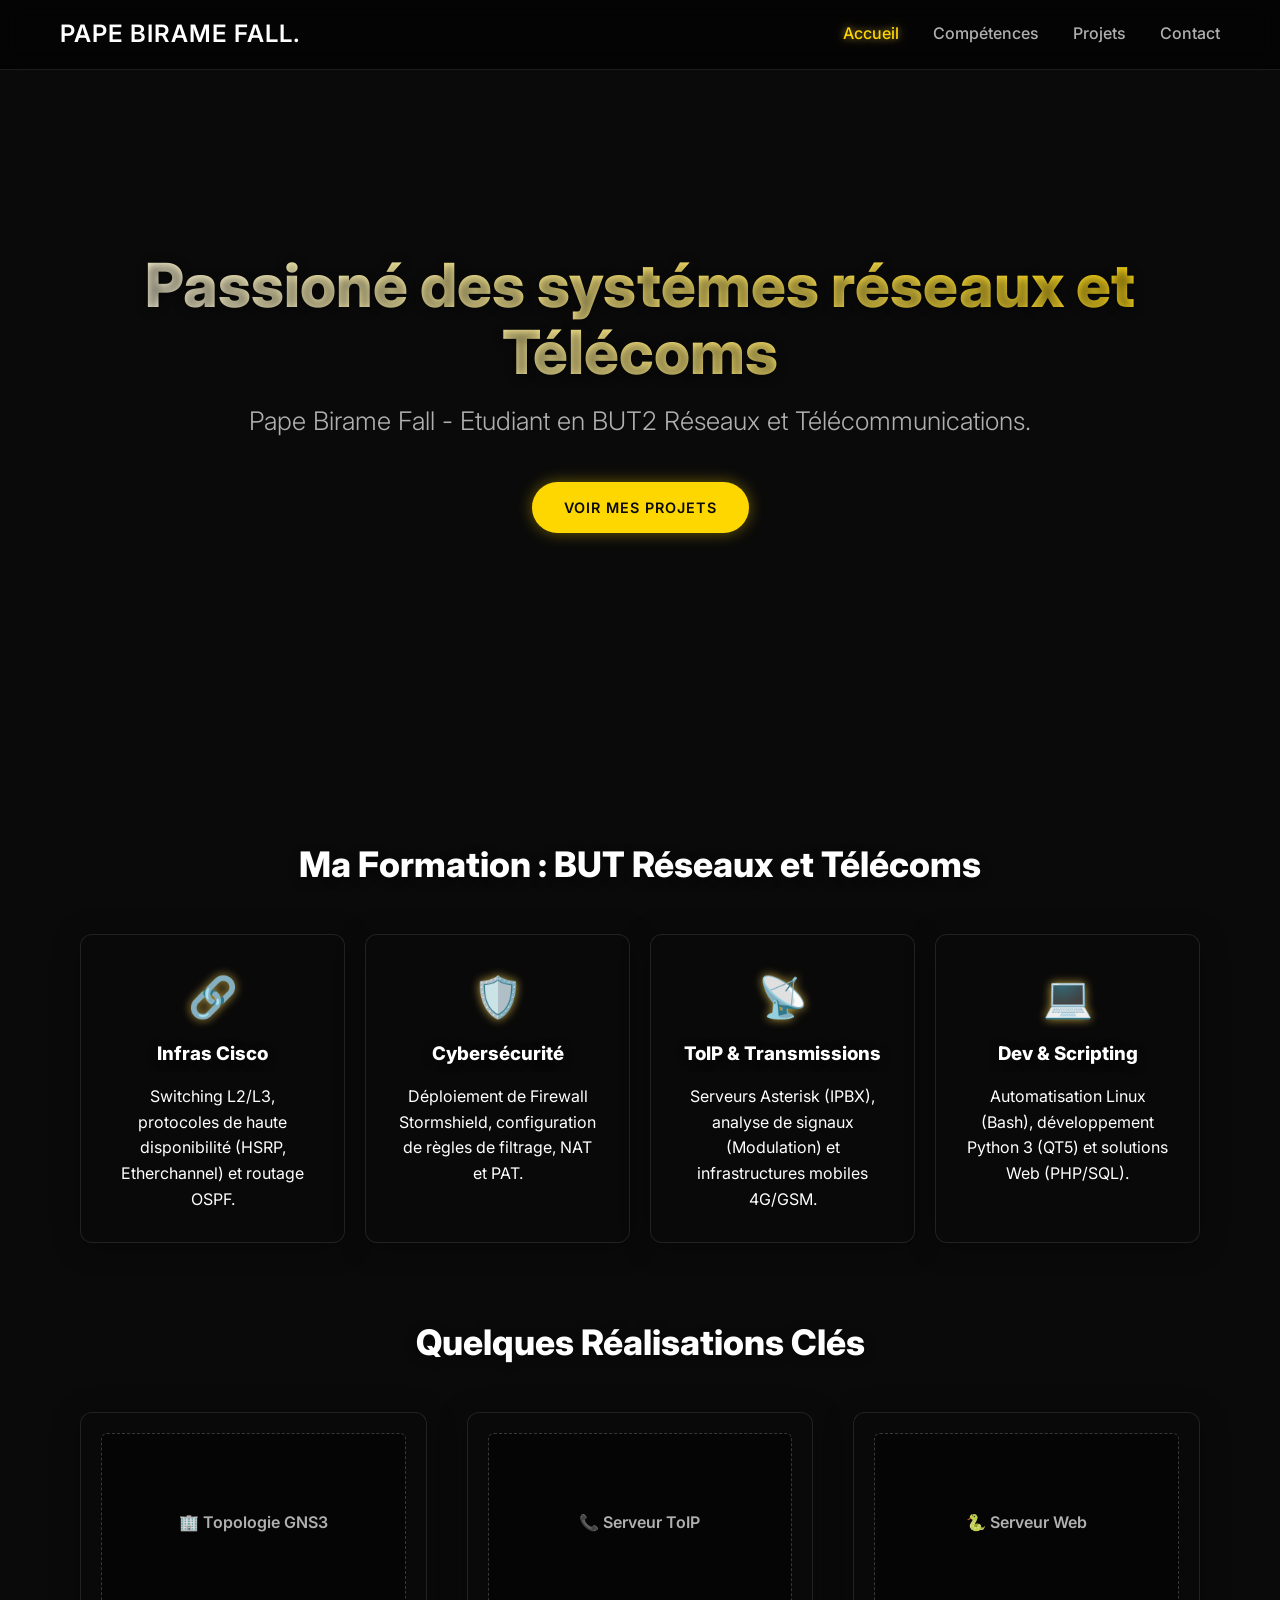
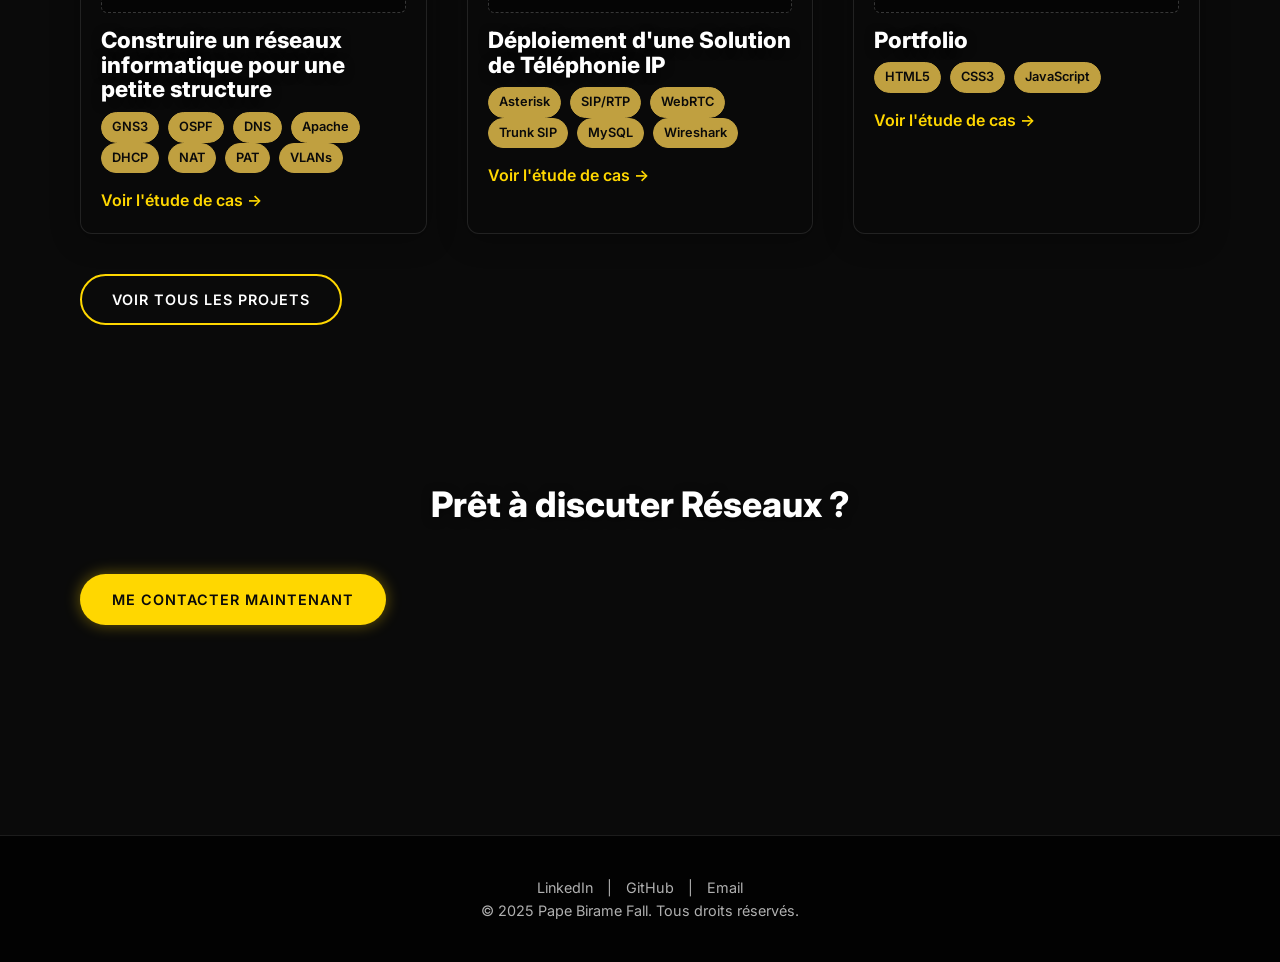
==== index.html @ d3c265fe "First commit: portfolio" ====
<!DOCTYPE html>
<html lang="fr">
<head>
    <meta charset="UTF-8">
    <meta name="viewport" content="width=device-width, initial-scale=1.0">
    <title>Accueil | Pape Birame Fall </title>
    <link rel="stylesheet" href="css/style.css">
    <link href="https://fonts.googleapis.com/css2?family=Inter:wght@300;600;800&display=swap" rel="stylesheet">
</head>
<body>

    <header class="header-fixed bg-light-transparent">
        <div class="container header-content">
            <a href="index.html" class="logo-text accent-color">Pape Birame Fall.</a>
            <nav class="nav-menu">
                <a href="index.html" class="nav-link active">Accueil</a>
                <a href="skills.html" class="nav-link">Compétences</a>
                <a href="projects.html" class="nav-link">Projets</a>
                <a href="contact.html" class="nav-link">Contact</a>
            </nav>
        </div>
    </header>

    <main>
        <section id="hero" class="hero-section">
            <div class="container">
                <h1 class="hero-title reveal-text">
                    Passioné des systémes réseaux et Télécoms
                </h1>
                <p class="hero-subtitle reveal-text delay-1">
                    Pape Birame Fall - Etudiant en BUT2 Réseaux et Télécommunications.
                </p>
                <a href="projects.html" class="btn btn-primary reveal-element delay-2 hover-effect">
                    Voir mes Projets
                </a>
            </div>
        </section>

        <section id="but-rt" class="but-rt-section scroll-reveal">
            <div class="container">
                <h2 class="section-title">Ma Formation : BUT Réseaux et Télécoms</h2>

<div class="carousel-container">
    <div class="carousel-item">
        <span class="icon">🔗</span>
        <h3 class="item-title">Infras Cisco</h3>
        <p class="item-description">
            Switching L2/L3, protocoles de haute disponibilité (HSRP, Etherchannel) et routage OSPF.
        </p>
    </div>

    <div class="carousel-item">
        <span class="icon">🛡️</span>
        <h3 class="item-title">Cybersécurité</h3>
        <p class="item-description">
            Déploiement de Firewall Stormshield, configuration de règles de filtrage, NAT et PAT.
        </p>
    </div>

     <div class="carousel-item">
        <span class="icon">📡</span>
        <h3 class="item-title">ToIP & Transmissions</h3>
        <p class="item-description">
            Serveurs Asterisk (IPBX), analyse de signaux (Modulation) et infrastructures mobiles 4G/GSM.
        </p>
    </div>

    <div class="carousel-item">
        <span class="icon">💻</span>
        <h3 class="item-title">Dev & Scripting</h3>
        <p class="item-description">
            Automatisation Linux (Bash), développement Python 3 (QT5) et solutions Web (PHP/SQL).
        </p>
    </div>
</div>

        <section id="projects-preview" class="projects-preview-section scroll-reveal">
            <div class="container">
                <h2 class="section-title">Quelques Réalisations Clés</h2>

 <div class="projects-grid">
    
    <article class="project-card hover-lift">
        <a href="case-study-projet-1.html" class="project-link">
            <div class="project-image-placeholder">
                🏢 Topologie GNS3
            </div>
            <h3 class="project-name">Construire un réseaux informatique pour une petite structure</h3>
            <p class="project-tags">
                <span class="tag-tech">GNS3</span>
                <span class="tag-tech">OSPF</span>
                <span class="tag-tech">DNS</span>
                <span class="tag-tech">Apache</span>
                <span class="tag-tech">DHCP</span>
                <span class="tag-tech">NAT</span>
                <span class="tag-tech">PAT</span>
                <span class="tag-tech">VLANs</span>
            </p>
            <span class="read-more">Voir l'étude de cas →</span>
        </a>
    </article>

    <article class="project-card hover-lift">
        <a href="case-study-projet-6.html" class="project-link">
            <div class="project-image-placeholder">
                📞 Serveur ToIP
            </div>
            <h3 class="project-name">Déploiement d'une Solution de Téléphonie IP</h3>
            <p class="project-tags">
                <span class="tag-tech">Asterisk</span>
                <span class="tag-tech">SIP/RTP</span>
                <span class="tag-tech">WebRTC</span>
                <span class="tag-tech">Trunk SIP</span>
                <span class="tag-tech">MySQL</span>
                <span class="tag-tech">Wireshark</span>
            </p>
            <span class="read-more">Voir l'étude de cas →</span>
        </a>
    </article>

    <article class="project-card hover-lift">
        <a href="case-study-projet-5.html" class="project-link">
            <div class="project-image-placeholder">
                🐍 Serveur Web
            </div>
            <h3 class="project-name">Portfolio</h3>
            <p class="project-tags">
                <span class="tag-tech">HTML5</span>
                <span class="tag-tech">CSS3</span>
                <span class="tag-tech">JavaScript</span>
            </p>
            <span class="read-more">Voir l'étude de cas →</span>
        </a>
    </article>

</div>
                <a href="projects.html" class="btn btn-secondary reveal-element hover-effect">
                    Voir Tous les Projets 
                </a>
            </div>
        </section>

        <section id="cta-contact" class="cta-section scroll-reveal">
            <div class="container">
                <h2 class="section-title">Prêt à discuter Réseaux ?</h2>
                <a href="contact.html" class="btn btn-primary btn-large hover-effect">
                    Me Contacter Maintenant
                </a>
            </div>
        </section>
    </main>

    <footer class="main-footer">
        <div class="container">
            <p class="footer-links">
                <a href="https://www.linkedin.com/public-profile/settings?trk=d_flagship3_profile_self_view_public_profile">LinkedIn</a> | <a href="https://github.com/pape-21">GitHub</a> | <a href="mailto:contact@birame-fall.fr">Email</a>
            </p>
            <p class="footer-copyright">
                © 2025 Pape Birame Fall. Tous droits réservés.
            </p>
        </div>
    </footer>

    <script src="js/animations.js"></script> 
</body>
</html>
---- css/style.css ----
/* --- 0. Variables de Base (Palette Gold + Black) --- */
:root {
    /* -------------------------------------- */
    /* COULEURS DE FOND ET TEXTE (Base Noire) */
    /* -------------------------------------- */
    --color-background-dark: #0A0A0A; /* Noir très profond pour le body */
    --color-background-light: #1A1A1A; /* Gris très foncé pour les sections alternées (bg-secondary) */
    --color-text-dark: #FFFFFF;      /* Texte principal : BLANC */
    --color-text-light: #B0B0B0;     /* Sous-titres : Gris clair argenté/métallique */

    /* -------------------------------------- */
    /* COULEURS D'ACCENTUATION (Or/Gold) */
    /* -------------------------------------- */
    --color-accent: #FFD700; /* Or Standard (Pure Gold) */
    --color-accent-subtle: #C0A040; /* Bronze/Or plus sombre pour les ombres/bordures/subtils */
    --color-accent-hover: #E0C000; /* Or légèrement plus sombre au survol */
    
    --font-sans: 'Inter', sans-serif;
    --transition-speed: 0.3s;
    
    /* Arrière-plan des blocs légèrement transparents (header, project-card) */
    --color-primary: rgba(10, 10, 10, 0.75); 
    /* Fond des éléments secondaires (sections alternées) */
    --color-secondary: var(--color-background-light); 
    
    /* Ombre brillante (Glow) Or */
    --shadow-light: 0 8px 32px 0 rgba(255, 215, 0, 0.15);
}

/* --- 1. Réinitialisation et Typographie --- */
* {
    box-sizing: border-box;
    margin: 0;
    padding: 0;
}

body {
    font-family: var(--font-sans);
    line-height: 1.6;
    color: var(--color-text-dark);
    min-height: 100vh;
    
    background-color: var(--color-background-dark); /* UTILISATION DU NOUVEAU NOIR PROFOND */
    background-size: cover;       
    background-position: center;  
    background-attachment: fixed; 
    background-repeat: no-repeat;
}

.container {
    max-width: 1200px;
    margin: 0 auto;
    padding: 0 20px;
}

.container-narrow {
    max-width: 800px;
    margin: 0 auto;
    padding: 0 20px;
}

.container-wide {
    max-width: 1000px;
    margin: 0 auto;
    padding: 0 20px;
}

/* Titres H1, H2, etc. */
h1, h2, h3 {
    font-weight: 800;
    line-height: 1.1;
    margin-bottom: 20px;
    color: var(--color-text-dark);
    text-shadow: 0 2px 10px rgba(0,0,0,0.5); 
}

/* --- 2. Header et Navigation (Style Verre) --- */
.header-fixed {
    position: fixed;
    top: 0;
    left: 0;
    width: 100%;
    z-index: 1000;
    
    /* Effet Verre */
    background-color: rgba(0, 0, 0, 0.6); 
    backdrop-filter: blur(10px);
    -webkit-backdrop-filter: blur(10px);
    border-bottom: 1px solid rgba(255, 255, 255, 0.1);
}

.header-content {
    display: flex;
    justify-content: space-between;
    align-items: center;
    padding: 15px 20px;
}

.logo-text {
    font-size: 1.5rem;
    font-weight: 600;
    text-decoration: none;
    color: var(--color-text-dark);
    text-transform: uppercase;
    letter-spacing: 1px;
}

.nav-link {
    text-decoration: none;
    color: var(--color-text-light);
    margin-left: 30px;
    transition: color var(--transition-speed);
    font-weight: 500;
}

.nav-link:hover, .nav-link.active {
    color: var(--color-accent); /* ACCENTUATION OR */
    text-shadow: 0 0 8px var(--color-accent-subtle); /* GLOW OR SUBTIL */
}

/* --- 3. Boutons (Call-to-Action) --- */
.btn {
    display: inline-block;
    padding: 12px 30px;
    border-radius: 50px; 
    text-decoration: none;
    font-weight: 600;
    text-align: center;
    transition: all var(--transition-speed);
    border: 2px solid transparent;
    text-transform: uppercase;
    font-size: 0.9rem;
    letter-spacing: 1px;
}

.btn-primary {
    background-color: var(--color-accent); /* FOND OR */
    color: var(--color-background-dark); /* TEXTE NOIR */
    box-shadow: 0 0 15px rgba(255, 215, 0, 0.4); /* GLOW OR */
}

.btn-primary:hover {
    background-color: var(--color-accent-hover); /* OR PLUS SOMBRE AU SURVOL */
    color: var(--color-background-dark); /* TEXTE NOIR */
    box-shadow: 0 0 25px rgba(255, 215, 0, 0.8); /* GLOW PLUS FORT */
    transform: translateY(-2px);
}

.btn-secondary {
    background-color: transparent;
    border-color: var(--color-accent); /* BORDURE OR */
    color: var(--color-text-dark);
}

.btn-secondary:hover {
    background-color: var(--color-accent); /* FOND OR */
    color: var(--color-background-dark); /* TEXTE NOIR */
}

/* --- 4. Section Héro --- */
.hero-section {
    min-height: 85vh;
    display: flex;
    align-items: center;
    padding-top: 100px;
    text-align: center;
}

.hero-title {
    font-size: 3.8rem;
    margin-bottom: 15px;
    font-weight: 800;
    background: -webkit-linear-gradient(45deg, #FFFFFF, var(--color-accent)); /* GRADIENT BLANC -> OR */
    -webkit-background-clip: text;
    -webkit-text-fill-color: transparent; 
}

.hero-subtitle {
    font-size: 1.6rem;
    color: var(--color-text-light);
    margin-bottom: 40px;
    font-weight: 300;
}

/* --- 5. Sections Générales (Style Verre) --- */
section {
    padding: 80px 0;
    background-color: transparent; 
}

.section-title, .page-title {
    text-align: center;
    font-size: 2.2rem;
    margin-bottom: 50px;
    color: var(--color-text-dark);
}

.page-description {
    text-align: center;
    font-size: 1.1rem;
    color: var(--color-text-light);
    margin-bottom: 50px;
}

/* --- 6. Éléments "Verre" (Cartes, Formulaires, Carrousel) --- */
.carousel-item, 
.project-card, 
.skill-category-block, 
.contact-card, 
.contact-form,
.soft-skill-card {
    background-color: var(--color-primary); 
    backdrop-filter: blur(10px);            
    -webkit-backdrop-filter: blur(10px);
    border: 1px solid rgba(255, 255, 255, 0.1); 
    border-radius: 12px;
    box-shadow: 0 4px 30px rgba(0, 0, 0, 0.3);
    transition: all var(--transition-speed);
}

/* --- 7. Carrousel R&T --- */
.carousel-container {
    display: flex;
    justify-content: space-around;
    gap: 20px;
    padding: 0 20px;
    text-align: center;
    flex-wrap: wrap;
}

.carousel-item {
    padding: 30px;
    flex: 1;
    min-width: 250px;
}

.carousel-item:hover {
    transform: translateY(-5px);
    border-color: var(--color-accent); /* BORDURE OR AU SURVOL */
    box-shadow: 0 0 20px rgba(255, 215, 0, 0.2); /* GLOW OR */
}

.icon {
    font-size: 2.5rem;
    color: var(--color-accent); /* COULEUR OR */
    display: block;
    margin-bottom: 15px;
    text-shadow: 0 0 10px var(--color-accent-subtle); /* GLOW OR SUBTIL */
}

/* --- 8. Cartes Projets --- */
.projects-grid, .projects-gallery .grid-layout {
    display: grid;
    grid-template-columns: repeat(auto-fit, minmax(320px, 1fr));
    gap: 40px;
    margin-bottom: 40px;
}

.project-card {
    overflow: hidden;
}

.project-link {
    text-decoration: none;
    color: var(--color-text-dark);
    display: block;
    padding: 20px;
}

.project-image-placeholder {
    height: 180px;
    background-color: rgba(0,0,0,0.3);
    margin-bottom: 15px;
    display: flex;
    align-items: center;
    justify-content: center;
    font-weight: 600;
    color: var(--color-text-light);
    border-radius: 6px;
    border: 1px dashed rgba(255,255,255,0.2);
}

.project-name {
    font-size: 1.4rem;
    margin-bottom: 5px;
    color: var(--color-text-dark);
}

.project-tags {
    margin-top: 10px;
}

.tag-tech {
    display: inline-block;
    font-size: 0.8rem;
    background-color: var(--color-accent-subtle); /* FOND BRONZE/OR SUBTIL */
    color: var(--color-background-dark); /* TEXTE NOIR POUR LE CONTRASTE */
    padding: 4px 10px;
    border-radius: 20px;
    margin-right: 5px;
    font-weight: 600;
    border: 1px solid var(--color-accent-subtle); /* BORDURE OR SUBTIL */
}

.read-more {
    display: block;
    margin-top: 15px;
    font-weight: 600;
    color: var(--color-accent); /* COULEUR OR */
}

.hover-lift:hover {
    transform: translateY(-8px) scale(1.02);
    border-color: var(--color-accent); /* BORDURE OR AU SURVOL */
}

/* --- 9. Filtres --- */
.filters-section {
    padding: 20px 0 50px;
    text-align: center;
}

.filter-buttons {
    display: inline-flex;
    gap: 10px;
    background-color: rgba(255,255,255,0.05);
    padding: 8px;
    border-radius: 50px;
    backdrop-filter: blur(5px);
}

.btn-filter {
    padding: 8px 20px;
    font-size: 0.9rem;
    cursor: pointer;
    border: none;
    background: transparent;
    color: var(--color-text-light);
    transition: all 0.3s;
    border-radius: 50px;
}

.btn-filter.active, .btn-filter:hover {
    background-color: var(--color-accent); /* FOND OR */
    color: var(--color-background-dark); /* TEXTE NOIR */
    box-shadow: 0 0 10px var(--color-accent-subtle); /* GLOW OR */
}

/* --- 10. Compétences (Skills) --- */
.skill-category-block {
    margin-bottom: 50px;
    padding: 30px;
    border-left: 5px solid var(--color-accent); /* BORDURE GAUCHE OR */
}

.category-title {
    font-size: 1.6rem;
    color: var(--color-text-dark);
    margin-bottom: 20px;
    font-weight: 600;
}

.skills-list {
    list-style: none;
    padding: 0;
    margin: 0;
    display: grid;
    /* Correction pour forcer 2 colonnes dans la liste de compétences */
    grid-template-columns: 1fr 1fr; 
    gap: 15px 40px; 
}

.skills-list li {
    padding: 5px 0;
    font-size: 1rem;
    color: var(--color-text-light);
    border-bottom: 1px solid rgba(255,255,255,0.05);
}

/* Rendre les compétences responsive pour le mobile */
@media (max-width: 768px) {
    .skills-list {
        grid-template-columns: 1fr;
    }
}


/* Soft Skills */
.soft-skills-grid {
    display: grid;
    grid-template-columns: repeat(auto-fit, minmax(250px, 1fr));
    gap: 30px;
    margin-top: 40px;
}

/* --- 11. Contact --- */
.grid-links {
    display: grid;
    grid-template-columns: repeat(auto-fit, minmax(220px, 1fr));
    gap: 30px;
    margin-top: 50px;
}

.contact-card {
    text-decoration: none;
    color: var(--color-text-dark);
    display: block;
    padding: 30px;
    text-align: center;
}

.card-icon {
    font-size: 2.5rem;
    display: block;
    margin-bottom: 10px;
    color: var(--color-accent); /* COULEUR OR */
}

/* Formulaire */
.contact-form {
    display: flex;
    flex-wrap: wrap;
    gap: 20px;
    margin-top: 30px;
    padding: 40px;
}

.form-group {
    flex: 1 1 48%;
}

.form-group.full-width {
    flex: 1 1 100%;
}

label {
    display: block;
    margin-bottom: 8px;
    font-weight: 600;
    font-size: 0.9rem;
    color: var(--color-text-dark);
}

input[type="text"], 
input[type="email"], 
textarea {
    width: 100%;
    padding: 12px;
    background-color: rgba(0,0,0,0.3); 
    border: 1px solid rgba(255,255,255,0.2);
    border-radius: 5px;
    font-family: var(--font-sans);
    font-size: 1rem;
    color: #FFF; 
    transition: border-color 0.3s;
}

input:focus, textarea:focus {
    border-color: var(--color-accent); /* BORDURE OR AU FOCUS */
    outline: none;
    box-shadow: 0 0 8px rgba(255, 215, 0, 0.3); /* GLOW OR AU FOCUS */
}

textarea {
    resize: vertical;
}

.btn-submit {
    width: 100%;
    font-size: 1.1rem;
    padding: 15px;
}

/* --- 12. Footer --- */
.main-footer {
    text-align: center;
    padding: 40px 0;
    background-color: rgba(0,0,0,0.8); 
    border-top: 1px solid rgba(255,255,255,0.1);
    font-size: 0.9rem;
    color: var(--color-text-light);
    margin-top: 50px;
}

.footer-links a {
    color: var(--color-text-light);
    text-decoration: none;
    margin: 0 10px;
}

.footer-links a:hover {
    color: var(--color-accent); /* COULEUR OR */
}

/* --- 13. Case Study Spécifique --- */
.study-visual {
    padding-top: 0;
    padding-bottom: 40px;
}
.full-width-image {
    width: 100%;
    max-height: 600px;
    object-fit: contain;
    border-radius: 8px;
    box-shadow: 0 10px 30px rgba(0,0,0,0.5);
    border: 1px solid rgba(255,255,255,0.1);
}
.caption {
    text-align: center;
    font-size: 0.9rem;
    color: var(--color-text-light);
    margin-top: 10px;
}
.section-content {
    color: var(--color-text-light);
}

/* Amélioration de la lisibilité des paragraphes dans les sections */
.section-content p {
    margin-bottom: 20px; 
    line-height: 1.7;    
    font-size: 1.05rem;  
}

/* Sous-titres : Amélioré pour une meilleure mise en page */
.subsection-heading {
    color: var(--color-text-dark); 
    border-left: 4px solid var(--color-accent); /* BORDURE GAUCHE OR */
    padding-left: 15px; 
    margin-bottom: 20px; 
    margin-top: 30px; 
    font-weight: 700; 
    font-size: 1.35rem; 
}


.code-block {
    background-color: #000;
    border: 1px solid rgba(255,255,255,0.2);
    color: #00FF00;
    padding: 15px;
    border-radius: 5px;
    overflow-x: auto; /* Permet le défilement horizontal si le code est trop long */
    font-family: monospace;
    font-size: 0.9rem;
}

/* Mise en forme des listes de technologies (badges) */
.tech-list {
    list-style: none;
    padding: 0;
    margin-top: 15px;
    margin-bottom: 30px; 
    display: flex;       
    flex-wrap: wrap;     
    gap: 12px;           
}
.tech-list li {
    padding: 0;
    margin: 0;
}

/* --- 14. Styles des Listes Stylisées (Alinéa et Icônes) --- */
.styled-list {
    list-style: none;
    padding-left: 0;
    margin-bottom: 20px;
}

.styled-list li {
    /* Alinéa entre l'icône et le texte */
    padding-left: 35px; 
    position: relative;
    margin-bottom: 12px; 
    font-size: 1rem;
    line-height: 1.4; 
}

/* Positionnement des symboles de puces (crochets et objectifs) */
.objectives-list li::before {
    content: "🎯"; /* Symbole Objectif */
    position: absolute;
    left: 0;
    color: var(--color-accent); /* COULEUR OR */
    font-size: 1.2rem; 
}

.results-list li::before {
    content: "✅"; /* Symbole Résultat Validé */
    position: absolute;
    left: 0;
    color: var(--color-accent); /* COULEUR OR */
    font-size: 1.2rem; 
}


/* --- 15. Animations --- */
.scroll-reveal, .reveal-text, .reveal-element {
    opacity: 0;
    transform: translateY(30px);
    transition: opacity 0.8s ease-out, transform 0.8s ease-out;
}
.delay-1 { transition-delay: 0.1s; }
.delay-2 { transition-delay: 0.2s; }
.delay-3 { transition-delay: 0.3s; }

.revealed {
    opacity: 1;
    transform: translateY(0);
}


/* --- COMPLÉMENT CSS POUR LE JS DE MALADE : EFFET HEADER SCROLL --- */

/* Définit l'état normal (ajoute la transition) */
.header-fixed {
    height: 70px; /* Hauteur par défaut */
    transition: all 0.4s ease-in-out, background-color 0.4s ease-in-out;
}

/* L'état "scrolled" (après défilement) */
.header-fixed.scrolled {
    background-color: var(--color-background-dark); /* Rend l'en-tête opaque (Noir Profond) */
    box-shadow: 0 0 20px rgba(0, 0, 0, 0.8); /* Ombre plus marquée */
    height: 55px; /* Réduit légèrement la hauteur */
    padding: 5px 0; /* Réduit le padding pour l'effet de shrinking */
}

/* Ajustement de la taille des éléments dans l'en-tête scrollé */
.header-fixed.scrolled .header-content {
    align-items: center;
}

.header-fixed.scrolled .logo-text {
    font-size: 1.3rem; 
}

.header-fixed.scrolled .nav-link {
    font-size: 0.9rem; 
    margin-left: 20px;
}
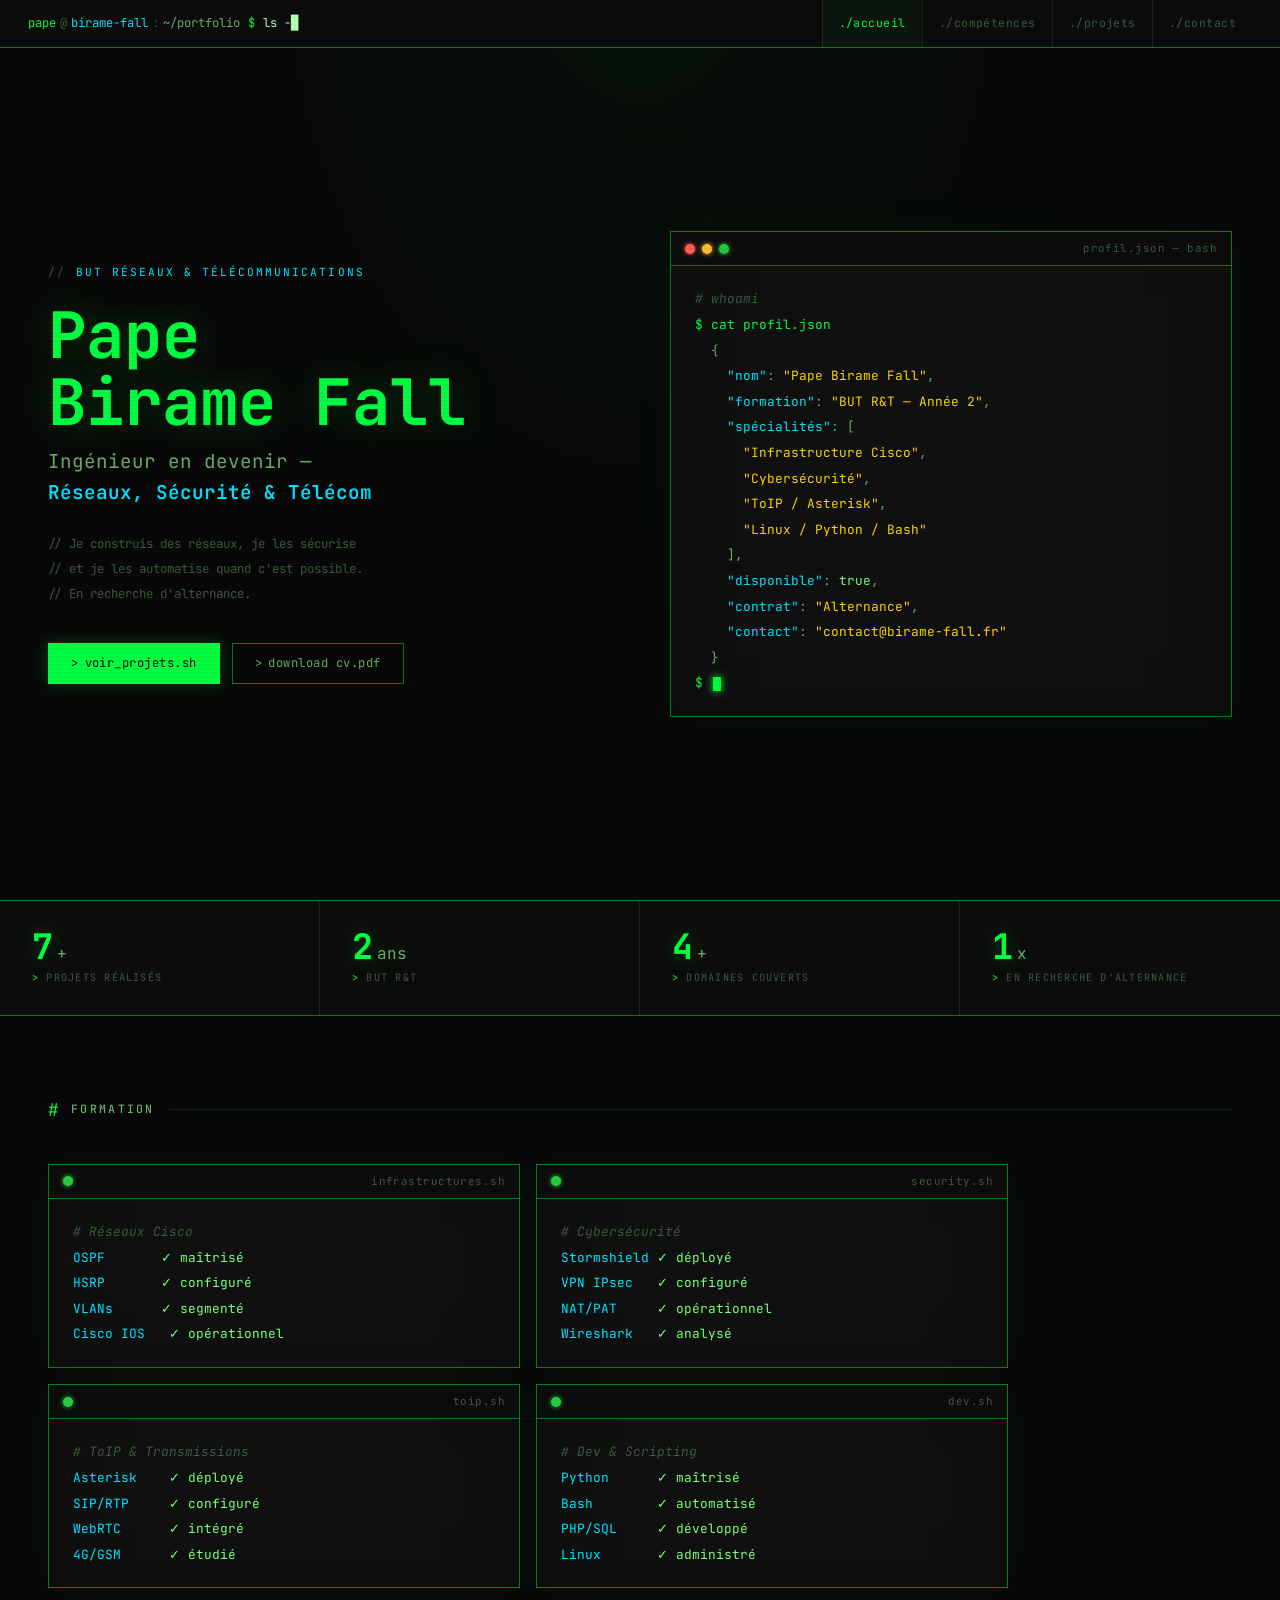
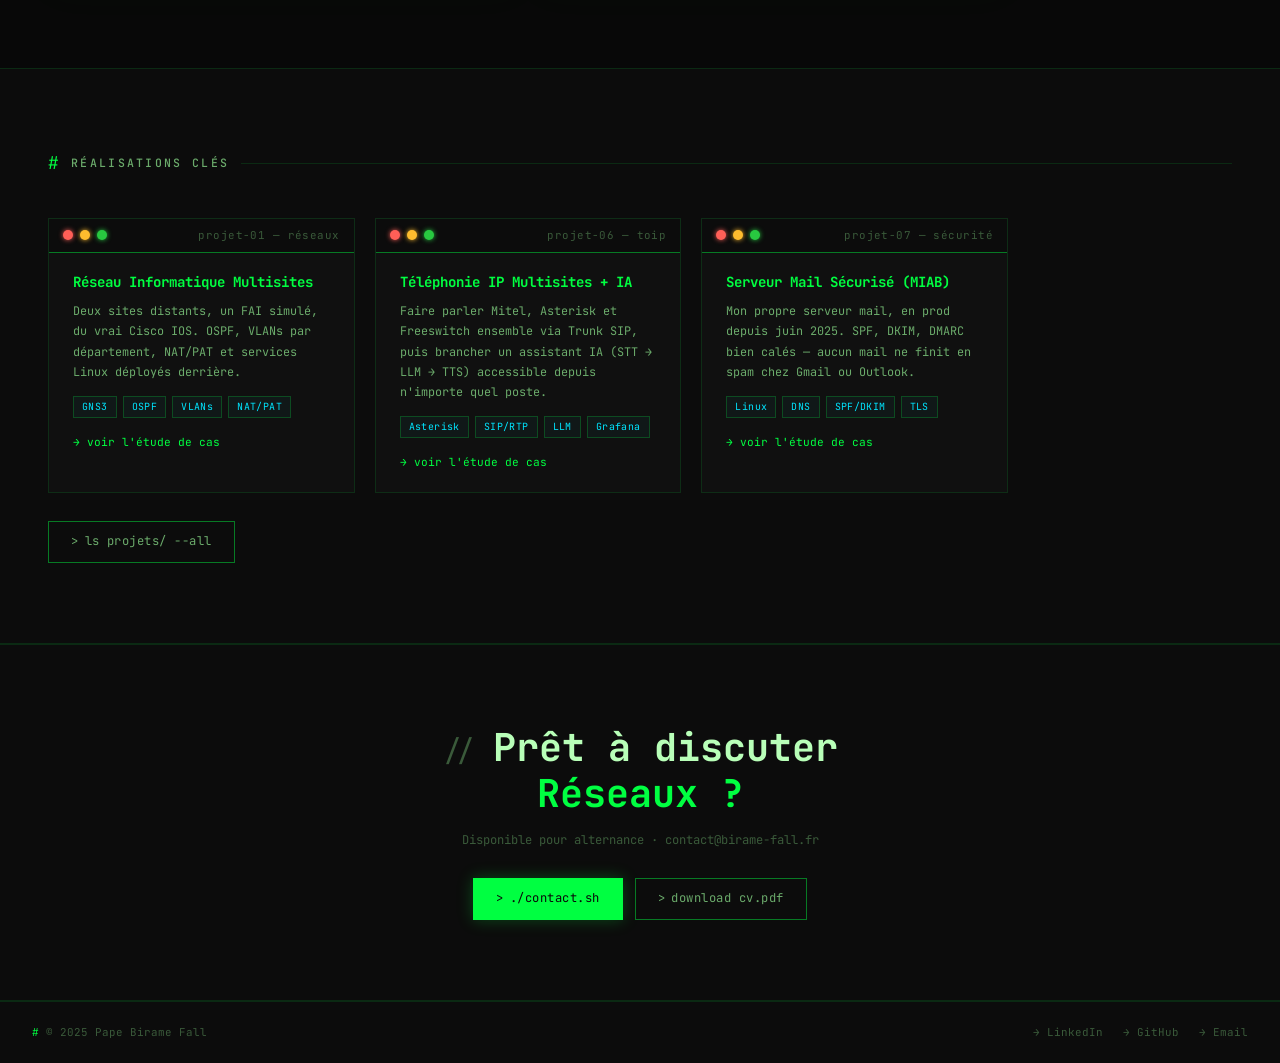
==== commit 862a97be: "Refonte design terminal + réécriture complète des contenus Nouveau design terminal/hacker unifié (Je" ====
--- a/index.html
+++ b/index.html
@@ -3,164 +3,226 @@
 <head>
     <meta charset="UTF-8">
     <meta name="viewport" content="width=device-width, initial-scale=1.0">
-    <title>Accueil | Pape Birame Fall </title>
+    <title>Pape Birame Fall — Réseaux & Télécommunications</title>
+    <meta name="description" content="Portfolio de Pape Birame Fall, étudiant en BUT Réseaux & Télécommunications.">
+    <link rel="preconnect" href="https://fonts.googleapis.com">
+    <link href="https://fonts.googleapis.com/css2?family=JetBrains+Mono:ital,wght@0,300;0,400;0,500;0,700;1,400&display=swap" rel="stylesheet">
     <link rel="stylesheet" href="css/style.css">
-    <link href="https://fonts.googleapis.com/css2?family=Inter:wght@300;600;800&display=swap" rel="stylesheet">
 </head>
 <body>
 
-    <header class="header-fixed bg-light-transparent">
-        <div class="container header-content">
-            <a href="index.html" class="logo-text accent-color">Pape Birame Fall.</a>
-            <nav class="nav-menu">
-                <a href="index.html" class="nav-link active">Accueil</a>
-                <a href="skills.html" class="nav-link">Compétences</a>
-                <a href="projects.html" class="nav-link">Projets</a>
-                <a href="contact.html" class="nav-link">Contact</a>
-            </nav>
+    <header id="header">
+        <div class="header-prompt">
+            <span class="h-user">pape</span><span class="h-at">@</span><span class="h-host">birame-fall</span><span class="h-sep">:</span><span class="h-path">~/portfolio</span><span class="h-dollar">$</span>
+            <span id="header-cmd" style="color:var(--text);margin-left:4px;">_</span>
         </div>
+        <nav>
+            <a href="index.html" class="active">accueil</a>
+            <a href="skills.html">compétences</a>
+            <a href="projects.html">projets</a>
+            <a href="contact.html">contact</a>
+        </nav>
     </header>
 
     <main>
-        <section id="hero" class="hero-section">
-            <div class="container">
-                <h1 class="hero-title reveal-text">
-                    Passioné des systémes réseaux et Télécoms
-                </h1>
-                <p class="hero-subtitle reveal-text delay-1">
-                    Pape Birame Fall - Etudiant en BUT2 Réseaux et Télécommunications.
+
+        <!-- HERO -->
+        <section class="hero">
+            <div class="hero-left">
+                <p class="hero-tag reveal">BUT Réseaux &amp; Télécommunications</p>
+                <h1 class="hero-name reveal">Pape<br>Birame Fall</h1>
+                <p class="hero-title reveal">Ingénieur en devenir —<br><strong>Réseaux, Sécurité &amp; Télécom</strong></p>
+                <p class="hero-desc reveal">
+                    // Je construis des réseaux, je les sécurise<br>
+                    // et je les automatise quand c'est possible.<br>
+                    // En recherche d'alternance.
                 </p>
-                <a href="projects.html" class="btn btn-primary reveal-element delay-2 hover-effect">
-                    Voir mes Projets
+                <div class="hero-actions reveal">
+                    <a href="projects.html" class="btn btn-primary">voir_projets.sh</a>
+                    <a href="fichiers/CV_PAPE_BIRAME_FALL_ALTERNANCE.pdf" class="btn btn-secondary" target="_blank">download cv.pdf</a>
+                </div>
+            </div>
+
+            <div class="term-window reveal" style="align-self:center;">
+                <div class="term-bar">
+                    <div class="term-dot red"></div>
+                    <div class="term-dot yellow"></div>
+                    <div class="term-dot green"></div>
+                    <span class="term-title">profil.json — bash</span>
+                </div>
+                <div class="term-body">
+                    <div class="t-comment"># whoami</div>
+                    <div class="t-prompt">cat profil.json</div>
+                    <div class="t-out">{</div>
+                    <div class="t-out">&nbsp;&nbsp;<span class="t-key">"nom"</span>: <span class="t-str">"Pape Birame Fall"</span>,</div>
+                    <div class="t-out">&nbsp;&nbsp;<span class="t-key">"formation"</span>: <span class="t-str">"BUT R&amp;T — Année 2"</span>,</div>
+                    <div class="t-out">&nbsp;&nbsp;<span class="t-key">"spécialités"</span>: [</div>
+                    <div class="t-out">&nbsp;&nbsp;&nbsp;&nbsp;<span class="t-str">"Infrastructure Cisco"</span>,</div>
+                    <div class="t-out">&nbsp;&nbsp;&nbsp;&nbsp;<span class="t-str">"Cybersécurité"</span>,</div>
+                    <div class="t-out">&nbsp;&nbsp;&nbsp;&nbsp;<span class="t-str">"ToIP / Asterisk"</span>,</div>
+                    <div class="t-out">&nbsp;&nbsp;&nbsp;&nbsp;<span class="t-str">"Linux / Python / Bash"</span></div>
+                    <div class="t-out">&nbsp;&nbsp;],</div>
+                    <div class="t-out">&nbsp;&nbsp;<span class="t-key">"disponible"</span>: <span class="t-val">true</span>,</div>
+                    <div class="t-out">&nbsp;&nbsp;<span class="t-key">"contrat"</span>: <span class="t-str">"Alternance"</span>,</div>
+                    <div class="t-out">&nbsp;&nbsp;<span class="t-key">"contact"</span>: <span class="t-str">"contact@birame-fall.fr"</span></div>
+                    <div class="t-out">}</div>
+                    <div style="padding-left:0;color:var(--accent);">$ <span class="blink"></span></div>
+                </div>
+            </div>
+        </section>
+
+        <!-- STATS -->
+        <div class="stats-bar">
+            <div class="stat-item reveal">
+                <div class="stat-number">7<span>+</span></div>
+                <div class="stat-label">Projets réalisés</div>
+            </div>
+            <div class="stat-item reveal reveal-delay-1">
+                <div class="stat-number">2<span>ans</span></div>
+                <div class="stat-label">BUT R&amp;T</div>
+            </div>
+            <div class="stat-item reveal reveal-delay-2">
+                <div class="stat-number">4<span>+</span></div>
+                <div class="stat-label">Domaines couverts</div>
+            </div>
+            <div class="stat-item reveal reveal-delay-3">
+                <div class="stat-number">1<span>x</span></div>
+                <div class="stat-label">En recherche d'alternance</div>
+            </div>
+        </div>
+
+        <!-- FORMATION -->
+        <section style="padding:80px 48px;">
+            <div class="section-header reveal"><h2>formation</h2></div>
+            <div class="reveal" style="display:grid;grid-template-columns:repeat(2,1fr);gap:16px;max-width:960px;">
+                <div class="term-window">
+                    <div class="term-bar"><div class="term-dot green"></div><span class="term-title">infrastructures.sh</span></div>
+                    <div class="term-body">
+                        <div class="t-comment"># Réseaux Cisco</div>
+                        <div><span class="t-key">OSPF</span>&nbsp;&nbsp;&nbsp;&nbsp;&nbsp;&nbsp;&nbsp;<span class="t-val">✓ maîtrisé</span></div>
+                        <div><span class="t-key">HSRP</span>&nbsp;&nbsp;&nbsp;&nbsp;&nbsp;&nbsp;&nbsp;<span class="t-val">✓ configuré</span></div>
+                        <div><span class="t-key">VLANs</span>&nbsp;&nbsp;&nbsp;&nbsp;&nbsp;&nbsp;<span class="t-val">✓ segmenté</span></div>
+                        <div><span class="t-key">Cisco IOS</span>&nbsp;&nbsp;&nbsp;<span class="t-val">✓ opérationnel</span></div>
+                    </div>
+                </div>
+                <div class="term-window">
+                    <div class="term-bar"><div class="term-dot green"></div><span class="term-title">security.sh</span></div>
+                    <div class="term-body">
+                        <div class="t-comment"># Cybersécurité</div>
+                        <div><span class="t-key">Stormshield</span>&nbsp;<span class="t-val">✓ déployé</span></div>
+                        <div><span class="t-key">VPN IPsec</span>&nbsp;&nbsp;&nbsp;<span class="t-val">✓ configuré</span></div>
+                        <div><span class="t-key">NAT/PAT</span>&nbsp;&nbsp;&nbsp;&nbsp;&nbsp;<span class="t-val">✓ opérationnel</span></div>
+                        <div><span class="t-key">Wireshark</span>&nbsp;&nbsp;&nbsp;<span class="t-val">✓ analysé</span></div>
+                    </div>
+                </div>
+                <div class="term-window">
+                    <div class="term-bar"><div class="term-dot green"></div><span class="term-title">toip.sh</span></div>
+                    <div class="term-body">
+                        <div class="t-comment"># ToIP &amp; Transmissions</div>
+                        <div><span class="t-key">Asterisk</span>&nbsp;&nbsp;&nbsp;&nbsp;<span class="t-val">✓ déployé</span></div>
+                        <div><span class="t-key">SIP/RTP</span>&nbsp;&nbsp;&nbsp;&nbsp;&nbsp;<span class="t-val">✓ configuré</span></div>
+                        <div><span class="t-key">WebRTC</span>&nbsp;&nbsp;&nbsp;&nbsp;&nbsp;&nbsp;<span class="t-val">✓ intégré</span></div>
+                        <div><span class="t-key">4G/GSM</span>&nbsp;&nbsp;&nbsp;&nbsp;&nbsp;&nbsp;<span class="t-val">✓ étudié</span></div>
+                    </div>
+                </div>
+                <div class="term-window">
+                    <div class="term-bar"><div class="term-dot green"></div><span class="term-title">dev.sh</span></div>
+                    <div class="term-body">
+                        <div class="t-comment"># Dev &amp; Scripting</div>
+                        <div><span class="t-key">Python</span>&nbsp;&nbsp;&nbsp;&nbsp;&nbsp;&nbsp;<span class="t-val">✓ maîtrisé</span></div>
+                        <div><span class="t-key">Bash</span>&nbsp;&nbsp;&nbsp;&nbsp;&nbsp;&nbsp;&nbsp;&nbsp;<span class="t-val">✓ automatisé</span></div>
+                        <div><span class="t-key">PHP/SQL</span>&nbsp;&nbsp;&nbsp;&nbsp;&nbsp;<span class="t-val">✓ développé</span></div>
+                        <div><span class="t-key">Linux</span>&nbsp;&nbsp;&nbsp;&nbsp;&nbsp;&nbsp;&nbsp;<span class="t-val">✓ administré</span></div>
+                    </div>
+                </div>
+            </div>
+        </section>
+
+        <!-- PROJETS -->
+        <section style="background:var(--bg2);padding:80px 48px;border-top:1px solid var(--border);border-bottom:1px solid var(--border);">
+            <div class="section-header reveal"><h2>réalisations clés</h2></div>
+            <div class="projects-grid reveal" style="max-width:960px;">
+                <a href="case-study-projet-1.html" class="project-card">
+                    <div class="term-bar"><div class="term-dot red"></div><div class="term-dot yellow"></div><div class="term-dot green"></div><span class="term-title">projet-01 — réseaux</span></div>
+                    <div class="project-body">
+                        <h3 class="project-name">Réseau Informatique Multisites</h3>
+                        <p class="project-excerpt">Deux sites distants, un FAI simulé, du vrai Cisco IOS. OSPF, VLANs par département, NAT/PAT et services Linux déployés derrière.</p>
+                        <div class="project-tags"><span class="tag">GNS3</span><span class="tag">OSPF</span><span class="tag">VLANs</span><span class="tag">NAT/PAT</span></div>
+                        <span class="project-cta">voir l'étude de cas</span>
+                    </div>
                 </a>
-            </div>
-        </section>
-
-        <section id="but-rt" class="but-rt-section scroll-reveal">
-            <div class="container">
-                <h2 class="section-title">Ma Formation : BUT Réseaux et Télécoms</h2>
-
-<div class="carousel-container">
-    <div class="carousel-item">
-        <span class="icon">🔗</span>
-        <h3 class="item-title">Infras Cisco</h3>
-        <p class="item-description">
-            Switching L2/L3, protocoles de haute disponibilité (HSRP, Etherchannel) et routage OSPF.
-        </p>
-    </div>
-
-    <div class="carousel-item">
-        <span class="icon">🛡️</span>
-        <h3 class="item-title">Cybersécurité</h3>
-        <p class="item-description">
-            Déploiement de Firewall Stormshield, configuration de règles de filtrage, NAT et PAT.
-        </p>
-    </div>
-
-     <div class="carousel-item">
-        <span class="icon">📡</span>
-        <h3 class="item-title">ToIP & Transmissions</h3>
-        <p class="item-description">
-            Serveurs Asterisk (IPBX), analyse de signaux (Modulation) et infrastructures mobiles 4G/GSM.
-        </p>
-    </div>
-
-    <div class="carousel-item">
-        <span class="icon">💻</span>
-        <h3 class="item-title">Dev & Scripting</h3>
-        <p class="item-description">
-            Automatisation Linux (Bash), développement Python 3 (QT5) et solutions Web (PHP/SQL).
-        </p>
-    </div>
-</div>
-
-        <section id="projects-preview" class="projects-preview-section scroll-reveal">
-            <div class="container">
-                <h2 class="section-title">Quelques Réalisations Clés</h2>
-
- <div class="projects-grid">
-    
-    <article class="project-card hover-lift">
-        <a href="case-study-projet-1.html" class="project-link">
-            <div class="project-image-placeholder">
-                🏢 Topologie GNS3
-            </div>
-            <h3 class="project-name">Construire un réseaux informatique pour une petite structure</h3>
-            <p class="project-tags">
-                <span class="tag-tech">GNS3</span>
-                <span class="tag-tech">OSPF</span>
-                <span class="tag-tech">DNS</span>
-                <span class="tag-tech">Apache</span>
-                <span class="tag-tech">DHCP</span>
-                <span class="tag-tech">NAT</span>
-                <span class="tag-tech">PAT</span>
-                <span class="tag-tech">VLANs</span>
-            </p>
-            <span class="read-more">Voir l'étude de cas →</span>
-        </a>
-    </article>
-
-    <article class="project-card hover-lift">
-        <a href="case-study-projet-6.html" class="project-link">
-            <div class="project-image-placeholder">
-                📞 Serveur ToIP
-            </div>
-            <h3 class="project-name">Déploiement d'une Solution de Téléphonie IP</h3>
-            <p class="project-tags">
-                <span class="tag-tech">Asterisk</span>
-                <span class="tag-tech">SIP/RTP</span>
-                <span class="tag-tech">WebRTC</span>
-                <span class="tag-tech">Trunk SIP</span>
-                <span class="tag-tech">MySQL</span>
-                <span class="tag-tech">Wireshark</span>
-            </p>
-            <span class="read-more">Voir l'étude de cas →</span>
-        </a>
-    </article>
-
-    <article class="project-card hover-lift">
-        <a href="case-study-projet-5.html" class="project-link">
-            <div class="project-image-placeholder">
-                🐍 Serveur Web
-            </div>
-            <h3 class="project-name">Portfolio</h3>
-            <p class="project-tags">
-                <span class="tag-tech">HTML5</span>
-                <span class="tag-tech">CSS3</span>
-                <span class="tag-tech">JavaScript</span>
-            </p>
-            <span class="read-more">Voir l'étude de cas →</span>
-        </a>
-    </article>
-
-</div>
-                <a href="projects.html" class="btn btn-secondary reveal-element hover-effect">
-                    Voir Tous les Projets 
+                <a href="case-study-projet-6.html" class="project-card">
+                    <div class="term-bar"><div class="term-dot red"></div><div class="term-dot yellow"></div><div class="term-dot green"></div><span class="term-title">projet-06 — toip</span></div>
+                    <div class="project-body">
+                        <h3 class="project-name">Téléphonie IP Multisites + IA</h3>
+                        <p class="project-excerpt">Faire parler Mitel, Asterisk et Freeswitch ensemble via Trunk SIP, puis brancher un assistant IA (STT → LLM → TTS) accessible depuis n'importe quel poste.</p>
+                        <div class="project-tags"><span class="tag">Asterisk</span><span class="tag">SIP/RTP</span><span class="tag">LLM</span><span class="tag">Grafana</span></div>
+                        <span class="project-cta">voir l'étude de cas</span>
+                    </div>
                 </a>
-            </div>
-        </section>
-
-        <section id="cta-contact" class="cta-section scroll-reveal">
-            <div class="container">
-                <h2 class="section-title">Prêt à discuter Réseaux ?</h2>
-                <a href="contact.html" class="btn btn-primary btn-large hover-effect">
-                    Me Contacter Maintenant
+                <a href="case-study-projet-7.html" class="project-card">
+                    <div class="term-bar"><div class="term-dot red"></div><div class="term-dot yellow"></div><div class="term-dot green"></div><span class="term-title">projet-07 — sécurité</span></div>
+                    <div class="project-body">
+                        <h3 class="project-name">Serveur Mail Sécurisé (MIAB)</h3>
+                        <p class="project-excerpt">Mon propre serveur mail, en prod depuis juin 2025. SPF, DKIM, DMARC bien calés — aucun mail ne finit en spam chez Gmail ou Outlook.</p>
+                        <div class="project-tags"><span class="tag">Linux</span><span class="tag">DNS</span><span class="tag">SPF/DKIM</span><span class="tag">TLS</span></div>
+                        <span class="project-cta">voir l'étude de cas</span>
+                    </div>
                 </a>
             </div>
-        </section>
+            <div style="margin-top:28px;" class="reveal">
+                <a href="projects.html" class="btn btn-secondary">ls projets/ --all</a>
+            </div>
+        </section>
+
+        <!-- CTA -->
+        <section class="cta-section">
+            <h2 class="cta-title reveal">Prêt à discuter<br><em>Réseaux ?</em></h2>
+            <p class="cta-sub reveal">Disponible pour alternance · contact@birame-fall.fr</p>
+            <div class="reveal" style="display:flex;gap:12px;justify-content:center;flex-wrap:wrap;">
+                <a href="contact.html" class="btn btn-primary">./contact.sh</a>
+                <a href="fichiers/CV_PAPE_BIRAME_FALL_ALTERNANCE.pdf" class="btn btn-secondary" target="_blank">download cv.pdf</a>
+            </div>
+        </section>
+
     </main>
 
-    <footer class="main-footer">
-        <div class="container">
-            <p class="footer-links">
-                <a href="https://www.linkedin.com/public-profile/settings?trk=d_flagship3_profile_self_view_public_profile">LinkedIn</a> | <a href="https://github.com/pape-21">GitHub</a> | <a href="mailto:contact@birame-fall.fr">Email</a>
-            </p>
-            <p class="footer-copyright">
-                © 2025 Pape Birame Fall. Tous droits réservés.
-            </p>
+    <footer>
+        <p class="footer-copy">© 2025 Pape Birame Fall</p>
+        <div class="footer-links">
+            <a href="https://www.linkedin.com/in/pape-birame-fall" target="_blank">LinkedIn</a>
+            <a href="https://github.com/pape-21" target="_blank">GitHub</a>
+            <a href="mailto:contact@birame-fall.fr">Email</a>
         </div>
     </footer>
 
-    <script src="js/animations.js"></script> 
+    <script>
+        const revels = document.querySelectorAll('.reveal');
+        const obs = new IntersectionObserver(entries => {
+            entries.forEach(e => { if (e.isIntersecting) { e.target.classList.add('visible'); obs.unobserve(e.target); } });
+        }, { threshold: 0.08, rootMargin: '0px 0px -40px 0px' });
+        revels.forEach(el => obs.observe(el));
+
+        window.addEventListener('scroll', () => {
+            document.getElementById('header').classList.toggle('scrolled', scrollY > 40);
+        });
+
+        const cmds = ['ls -la projets/', 'ping birame-fall.fr', 'ssh pape@infra-cisco', 'cat skills.json', 'nmap -sV 192.168.1.1', 'python3 analyse.py'];
+        let ci = 0, ti = 0, del = false;
+        const cmdEl = document.getElementById('header-cmd');
+        function typeLoop() {
+            const cmd = cmds[ci % cmds.length];
+            if (!del) {
+                cmdEl.textContent = cmd.slice(0, ++ti) + '█';
+                if (ti === cmd.length) { del = true; setTimeout(typeLoop, 1800); return; }
+            } else {
+                cmdEl.textContent = cmd.slice(0, --ti) + '█';
+                if (ti === 0) { del = false; ci++; }
+            }
+            setTimeout(typeLoop, del ? 38 : 72);
+        }
+        setTimeout(typeLoop, 1200);
+    </script>
+
 </body>
-</html>+</html>
--- a/css/style.css
+++ b/css/style.css
@@ -1,641 +1,802 @@
-/* --- 0. Variables de Base (Palette Gold + Black) --- */
+/* ============================================
+   TERMINAL / HACKER DESIGN — Pape Birame Fall
+   ============================================ */
+
+@import url('https://fonts.googleapis.com/css2?family=JetBrains+Mono:ital,wght@0,300;0,400;0,500;0,700;1,400&display=swap');
+
 :root {
-    /* -------------------------------------- */
-    /* COULEURS DE FOND ET TEXTE (Base Noire) */
-    /* -------------------------------------- */
-    --color-background-dark: #0A0A0A; /* Noir très profond pour le body */
-    --color-background-light: #1A1A1A; /* Gris très foncé pour les sections alternées (bg-secondary) */
-    --color-text-dark: #FFFFFF;      /* Texte principal : BLANC */
-    --color-text-light: #B0B0B0;     /* Sous-titres : Gris clair argenté/métallique */
-
-    /* -------------------------------------- */
-    /* COULEURS D'ACCENTUATION (Or/Gold) */
-    /* -------------------------------------- */
-    --color-accent: #FFD700; /* Or Standard (Pure Gold) */
-    --color-accent-subtle: #C0A040; /* Bronze/Or plus sombre pour les ombres/bordures/subtils */
-    --color-accent-hover: #E0C000; /* Or légèrement plus sombre au survol */
-    
-    --font-sans: 'Inter', sans-serif;
-    --transition-speed: 0.3s;
-    
-    /* Arrière-plan des blocs légèrement transparents (header, project-card) */
-    --color-primary: rgba(10, 10, 10, 0.75); 
-    /* Fond des éléments secondaires (sections alternées) */
-    --color-secondary: var(--color-background-light); 
-    
-    /* Ombre brillante (Glow) Or */
-    --shadow-light: 0 8px 32px 0 rgba(255, 215, 0, 0.15);
-}
-
-/* --- 1. Réinitialisation et Typographie --- */
-* {
-    box-sizing: border-box;
+    --bg:      #080808;
+    --bg2:     #0c0c0c;
+    --surface: #101010;
+    --border:       rgba(0, 255, 65, 0.12);
+    --border-active: rgba(0, 255, 65, 0.45);
+    --text:    #b8ffb8;
+    --text-dim: #6bab6b;
+    --muted:   #3a5a3a;
+    --accent:  #00ff41;
+    --accent2: #00e5ff;
+    --red:     #ff5555;
+    --yellow:  #ffcc00;
+    --font:    'JetBrains Mono', 'Courier New', monospace;
+}
+
+/* ── Reset ── */
+*, *::before, *::after { box-sizing: border-box; margin: 0; padding: 0; }
+html { scroll-behavior: smooth; }
+
+body {
+    font-family: var(--font);
+    background: var(--bg);
+    color: var(--text);
+    overflow-x: hidden;
+    font-size: 14px;
+    line-height: 1.6;
+    min-height: 100vh;
+}
+
+/* Scanline overlay */
+body::before {
+    content: '';
+    position: fixed;
+    inset: 0;
+    background: repeating-linear-gradient(
+        0deg,
+        transparent,
+        transparent 2px,
+        rgba(0, 0, 0, 0.04) 2px,
+        rgba(0, 0, 0, 0.04) 4px
+    );
+    pointer-events: none;
+    z-index: 9000;
+}
+
+/* Phosphor glow */
+body::after {
+    content: '';
+    position: fixed;
+    inset: 0;
+    background: radial-gradient(ellipse at 50% -10%, rgba(0,255,65,0.04) 0%, transparent 55%);
+    pointer-events: none;
+    z-index: 0;
+}
+
+/* ── Containers ── */
+.container        { max-width: 1200px; margin: 0 auto; padding: 0 32px; }
+.container-narrow { max-width: 860px;  margin: 0 auto; padding: 0 32px; }
+.container-wide   { max-width: 1060px; margin: 0 auto; padding: 0 32px; }
+
+/* ── Header ── */
+header, .header-fixed {
+    position: fixed;
+    top: 0; left: 0; right: 0;
+    z-index: 100;
+    height: 48px;
+    background: var(--bg2);
+    border-bottom: 1px solid var(--border-active);
+    display: flex;
+    align-items: center;
+    padding: 0 28px;
+    gap: 16px;
+    transition: background 0.3s;
+}
+
+header.scrolled, .header-fixed.scrolled {
+    background: rgba(8,8,8,0.97);
+    box-shadow: 0 0 20px rgba(0,255,65,0.06);
+}
+
+.header-prompt {
+    font-size: 0.76rem;
+    color: var(--text-dim);
+    white-space: nowrap;
+    display: flex;
+    align-items: center;
+    gap: 4px;
+}
+.header-prompt .h-user  { color: var(--accent); }
+.header-prompt .h-at    { color: var(--muted); }
+.header-prompt .h-host  { color: var(--accent2); }
+.header-prompt .h-sep   { color: var(--muted); }
+.header-prompt .h-path  { color: var(--text-dim); }
+.header-prompt .h-dollar{ color: var(--accent); margin-left: 4px; }
+
+/* Legacy logo support */
+.logo-text {
+    font-family: var(--font);
+    font-size: 0.82rem;
+    color: var(--accent);
+    text-decoration: none;
+    letter-spacing: 0.05em;
+}
+.logo-text::before { content: '> '; color: var(--muted); }
+
+nav, .nav-menu {
+    display: flex;
+    margin-left: auto;
+}
+
+nav a, .nav-link {
+    font-family: var(--font);
+    font-size: 0.72rem;
+    color: var(--muted);
+    text-decoration: none;
+    padding: 0 16px;
+    height: 48px;
+    display: flex;
+    align-items: center;
+    border-left: 1px solid var(--border);
+    transition: all 0.2s;
+    letter-spacing: 0.04em;
+    text-transform: lowercase;
+    margin-left: 0;
+}
+nav a::before, .nav-link::before { content: './'; color: var(--muted); transition: color 0.2s; }
+
+nav a:hover, nav a.active,
+.nav-link:hover, .nav-link.active {
+    color: var(--accent);
+    background: rgba(0,255,65,0.04);
+}
+nav a:hover::before, nav a.active::before,
+.nav-link:hover::before, .nav-link.active::before { color: var(--accent); }
+
+/* ── Main ── */
+main { position: relative; z-index: 1; padding-top: 48px; }
+
+/* ── Sections ── */
+section { padding: 80px 0; position: relative; z-index: 1; }
+
+.section-header {
+    display: flex;
+    align-items: center;
+    gap: 12px;
+    margin-bottom: 40px;
+}
+.section-header::before { content: '#'; color: var(--accent); font-size: 1.1rem; }
+.section-header h2 {
+    font-size: 0.72rem;
+    font-weight: 500;
+    color: var(--text-dim);
+    letter-spacing: 0.2em;
+    text-transform: uppercase;
     margin: 0;
-    padding: 0;
-}
-
-body {
-    font-family: var(--font-sans);
-    line-height: 1.6;
-    color: var(--color-text-dark);
-    min-height: 100vh;
-    
-    background-color: var(--color-background-dark); /* UTILISATION DU NOUVEAU NOIR PROFOND */
-    background-size: cover;       
-    background-position: center;  
-    background-attachment: fixed; 
-    background-repeat: no-repeat;
-}
-
-.container {
-    max-width: 1200px;
-    margin: 0 auto;
-    padding: 0 20px;
-}
-
-.container-narrow {
-    max-width: 800px;
-    margin: 0 auto;
-    padding: 0 20px;
-}
-
-.container-wide {
-    max-width: 1000px;
-    margin: 0 auto;
-    padding: 0 20px;
-}
-
-/* Titres H1, H2, etc. */
-h1, h2, h3 {
-    font-weight: 800;
-    line-height: 1.1;
+}
+.section-header::after {
+    content: '';
+    flex: 1;
+    height: 1px;
+    background: var(--border);
+}
+
+/* ── Terminal Window ── */
+.term-window {
+    background: var(--surface);
+    border: 1px solid var(--border-active);
+    overflow: hidden;
+    box-shadow: 0 0 40px rgba(0,255,65,0.04), inset 0 0 60px rgba(0,0,0,0.2);
+}
+
+.term-bar {
+    background: var(--bg2);
+    border-bottom: 1px solid var(--border-active);
+    padding: 8px 14px;
+    display: flex;
+    align-items: center;
+    gap: 7px;
+}
+
+.term-dot { width: 10px; height: 10px; border-radius: 50%; }
+.term-dot.red    { background: #ff5f57; box-shadow: 0 0 5px #ff5f57; }
+.term-dot.yellow { background: #febc2e; box-shadow: 0 0 5px #febc2e; }
+.term-dot.green  { background: #28c840; box-shadow: 0 0 5px #28c840; }
+
+.term-title {
+    font-size: 0.68rem;
+    color: var(--muted);
+    margin-left: auto;
+    letter-spacing: 0.04em;
+}
+
+.term-body {
+    padding: 20px 24px;
+    font-size: 0.8rem;
+    line-height: 2;
+}
+
+/* Terminal text helpers */
+.t-comment { color: var(--muted); font-style: italic; }
+.t-prompt  { color: var(--accent); }
+.t-prompt::before { content: '$ '; }
+.t-key     { color: var(--accent2); }
+.t-val     { color: #7aff7a; }
+.t-str     { color: #ffd700; }
+.t-out     { color: var(--text-dim); padding-left: 16px; }
+
+/* Legacy */
+.line-comment { color: var(--muted); font-style: italic; }
+.line-prompt  { color: var(--accent); }
+.line-prompt::before { content: '$ '; }
+.line-key     { color: var(--accent2); }
+.line-val     { color: #7aff7a; }
+.line-str     { color: #ffd700; }
+.line-out     { color: var(--text-dim); padding-left: 16px; }
+
+.blink {
+    display: inline-block;
+    width: 8px; height: 14px;
+    background: var(--accent);
+    vertical-align: middle;
+    animation: blink 1s step-end infinite;
+    margin-left: 2px;
+    box-shadow: 0 0 8px var(--accent);
+}
+@keyframes blink { 0%,100%{opacity:1} 50%{opacity:0} }
+
+/* ── Buttons ── */
+.btn {
+    font-family: var(--font);
+    font-size: 0.76rem;
+    text-decoration: none;
+    display: inline-flex;
+    align-items: center;
+    gap: 6px;
+    padding: 10px 22px;
+    border: 1px solid;
+    cursor: pointer;
+    transition: all 0.2s;
+    letter-spacing: 0.04em;
+    background: transparent;
+    border-radius: 0;
+}
+.btn::before { content: '> '; color: inherit; }
+
+.btn-primary {
+    border-color: var(--accent);
+    color: var(--bg);
+    background: var(--accent);
+    box-shadow: 0 0 16px rgba(0,255,65,0.25);
+}
+.btn-primary::before { color: var(--bg); }
+.btn-primary:hover {
+    background: transparent;
+    color: var(--accent);
+    box-shadow: 0 0 24px rgba(0,255,65,0.3);
+}
+.btn-primary:hover::before { color: var(--accent); }
+
+.btn-secondary {
+    border-color: var(--border-active);
+    color: var(--text-dim);
+}
+.btn-secondary:hover {
+    border-color: var(--accent);
+    color: var(--accent);
+    box-shadow: 0 0 16px rgba(0,255,65,0.1);
+}
+
+/* Legacy btn */
+.btn-submit { width: 100%; justify-content: center; font-size: 0.82rem; padding: 12px; }
+.btn-large  { padding: 12px 28px; font-size: 0.82rem; }
+
+/* ── Hero ── */
+.hero {
+    min-height: calc(100vh - 48px);
+    display: grid;
+    grid-template-columns: 1fr 1fr;
+    align-items: center;
+    padding: 60px 48px;
+    gap: 60px;
+}
+
+.hero-tag {
+    font-size: 0.7rem;
+    color: var(--accent2);
+    letter-spacing: 0.18em;
+    text-transform: uppercase;
     margin-bottom: 20px;
-    color: var(--color-text-dark);
-    text-shadow: 0 2px 10px rgba(0,0,0,0.5); 
-}
-
-/* --- 2. Header et Navigation (Style Verre) --- */
-.header-fixed {
-    position: fixed;
-    top: 0;
-    left: 0;
-    width: 100%;
-    z-index: 1000;
-    
-    /* Effet Verre */
-    background-color: rgba(0, 0, 0, 0.6); 
-    backdrop-filter: blur(10px);
-    -webkit-backdrop-filter: blur(10px);
-    border-bottom: 1px solid rgba(255, 255, 255, 0.1);
-}
-
-.header-content {
-    display: flex;
-    justify-content: space-between;
-    align-items: center;
-    padding: 15px 20px;
-}
-
-.logo-text {
-    font-size: 1.5rem;
-    font-weight: 600;
+    display: flex;
+    align-items: center;
+    gap: 10px;
+}
+.hero-tag::before { content: '//'; color: var(--muted); font-weight: 400; }
+
+.hero-name {
+    font-size: clamp(2.4rem, 5vw, 4rem);
+    font-weight: 700;
+    line-height: 1.05;
+    color: var(--accent);
+    margin-bottom: 10px;
+    text-shadow: 0 0 40px rgba(0,255,65,0.25);
+}
+
+.hero-title {
+    font-size: clamp(0.9rem, 1.8vw, 1.2rem);
+    color: var(--text-dim);
+    font-weight: 400;
+    margin-bottom: 24px;
+}
+.hero-title strong { color: var(--accent2); font-weight: 600; }
+
+.hero-desc {
+    font-size: 0.78rem;
+    color: var(--muted);
+    line-height: 2;
+    margin-bottom: 36px;
+}
+
+.hero-actions { display: flex; gap: 12px; flex-wrap: wrap; }
+
+/* ── Stats ── */
+.stats-bar {
+    display: grid;
+    grid-template-columns: repeat(4, 1fr);
+    border-top: 1px solid var(--border-active);
+    border-bottom: 1px solid var(--border-active);
+    background: var(--bg2);
+}
+
+.stat-item {
+    padding: 28px 32px;
+    border-right: 1px solid var(--border);
+}
+.stat-item:last-child { border-right: none; }
+
+.stat-number {
+    font-size: 2.2rem;
+    font-weight: 700;
+    color: var(--accent);
+    line-height: 1;
+    text-shadow: 0 0 20px rgba(0,255,65,0.3);
+    display: flex;
+    align-items: baseline;
+    gap: 4px;
+}
+.stat-number span { font-size: 1rem; color: var(--text-dim); font-weight: 400; }
+
+.stat-label {
+    font-size: 0.64rem;
+    color: var(--muted);
+    text-transform: uppercase;
+    letter-spacing: 0.12em;
+    margin-top: 6px;
+}
+.stat-label::before { content: '> '; color: var(--accent); }
+
+/* ── Project Cards ── */
+.projects-grid, .grid-layout {
+    display: grid;
+    grid-template-columns: repeat(auto-fit, minmax(300px, 1fr));
+    gap: 20px;
+}
+
+.project-card {
+    border: 1px solid var(--border);
+    background: var(--surface);
+    transition: all 0.25s;
     text-decoration: none;
-    color: var(--color-text-dark);
-    text-transform: uppercase;
-    letter-spacing: 1px;
-}
-
-.nav-link {
-    text-decoration: none;
-    color: var(--color-text-light);
-    margin-left: 30px;
-    transition: color var(--transition-speed);
-    font-weight: 500;
-}
-
-.nav-link:hover, .nav-link.active {
-    color: var(--color-accent); /* ACCENTUATION OR */
-    text-shadow: 0 0 8px var(--color-accent-subtle); /* GLOW OR SUBTIL */
-}
-
-/* --- 3. Boutons (Call-to-Action) --- */
-.btn {
-    display: inline-block;
-    padding: 12px 30px;
-    border-radius: 50px; 
-    text-decoration: none;
-    font-weight: 600;
-    text-align: center;
-    transition: all var(--transition-speed);
-    border: 2px solid transparent;
-    text-transform: uppercase;
-    font-size: 0.9rem;
-    letter-spacing: 1px;
-}
-
-.btn-primary {
-    background-color: var(--color-accent); /* FOND OR */
-    color: var(--color-background-dark); /* TEXTE NOIR */
-    box-shadow: 0 0 15px rgba(255, 215, 0, 0.4); /* GLOW OR */
-}
-
-.btn-primary:hover {
-    background-color: var(--color-accent-hover); /* OR PLUS SOMBRE AU SURVOL */
-    color: var(--color-background-dark); /* TEXTE NOIR */
-    box-shadow: 0 0 25px rgba(255, 215, 0, 0.8); /* GLOW PLUS FORT */
+    color: var(--text);
+    display: block;
+    overflow: hidden;
+}
+.project-card:hover {
+    border-color: var(--border-active);
+    box-shadow: 0 0 30px rgba(0,255,65,0.07);
     transform: translateY(-2px);
 }
 
-.btn-secondary {
-    background-color: transparent;
-    border-color: var(--color-accent); /* BORDURE OR */
-    color: var(--color-text-dark);
-}
-
-.btn-secondary:hover {
-    background-color: var(--color-accent); /* FOND OR */
-    color: var(--color-background-dark); /* TEXTE NOIR */
-}
-
-/* --- 4. Section Héro --- */
-.hero-section {
-    min-height: 85vh;
-    display: flex;
-    align-items: center;
-    padding-top: 100px;
-    text-align: center;
-}
-
-.hero-title {
-    font-size: 3.8rem;
-    margin-bottom: 15px;
-    font-weight: 800;
-    background: -webkit-linear-gradient(45deg, #FFFFFF, var(--color-accent)); /* GRADIENT BLANC -> OR */
-    -webkit-background-clip: text;
-    -webkit-text-fill-color: transparent; 
-}
-
-.hero-subtitle {
-    font-size: 1.6rem;
-    color: var(--color-text-light);
-    margin-bottom: 40px;
-    font-weight: 300;
-}
-
-/* --- 5. Sections Générales (Style Verre) --- */
-section {
-    padding: 80px 0;
-    background-color: transparent; 
-}
-
-.section-title, .page-title {
-    text-align: center;
-    font-size: 2.2rem;
-    margin-bottom: 50px;
-    color: var(--color-text-dark);
-}
-
-.page-description {
-    text-align: center;
-    font-size: 1.1rem;
-    color: var(--color-text-light);
-    margin-bottom: 50px;
-}
-
-/* --- 6. Éléments "Verre" (Cartes, Formulaires, Carrousel) --- */
-.carousel-item, 
-.project-card, 
-.skill-category-block, 
-.contact-card, 
-.contact-form,
-.soft-skill-card {
-    background-color: var(--color-primary); 
-    backdrop-filter: blur(10px);            
-    -webkit-backdrop-filter: blur(10px);
-    border: 1px solid rgba(255, 255, 255, 0.1); 
-    border-radius: 12px;
-    box-shadow: 0 4px 30px rgba(0, 0, 0, 0.3);
-    transition: all var(--transition-speed);
-}
-
-/* --- 7. Carrousel R&T --- */
-.carousel-container {
-    display: flex;
-    justify-content: space-around;
-    gap: 20px;
-    padding: 0 20px;
-    text-align: center;
-    flex-wrap: wrap;
-}
-
-.carousel-item {
-    padding: 30px;
-    flex: 1;
-    min-width: 250px;
-}
-
-.carousel-item:hover {
-    transform: translateY(-5px);
-    border-color: var(--color-accent); /* BORDURE OR AU SURVOL */
-    box-shadow: 0 0 20px rgba(255, 215, 0, 0.2); /* GLOW OR */
-}
-
-.icon {
-    font-size: 2.5rem;
-    color: var(--color-accent); /* COULEUR OR */
-    display: block;
-    margin-bottom: 15px;
-    text-shadow: 0 0 10px var(--color-accent-subtle); /* GLOW OR SUBTIL */
-}
-
-/* --- 8. Cartes Projets --- */
-.projects-grid, .projects-gallery .grid-layout {
-    display: grid;
-    grid-template-columns: repeat(auto-fit, minmax(320px, 1fr));
-    gap: 40px;
-    margin-bottom: 40px;
-}
-
-.project-card {
-    overflow: hidden;
-}
-
+.project-body  { padding: 20px 24px; font-size: 0.8rem; }
+.project-num   { font-size: 0.62rem; color: var(--muted); letter-spacing: 0.15em; margin-bottom: 8px; display: block; }
+.project-name  { font-size: 0.88rem; font-weight: 700; color: var(--accent); line-height: 1.3; margin-bottom: 10px; }
+.project-excerpt { font-size: 0.74rem; color: var(--text-dim); line-height: 1.7; margin-bottom: 14px; }
+.project-tags  { display: flex; flex-wrap: wrap; gap: 6px; margin-bottom: 14px; }
+.project-cta   { font-size: 0.7rem; color: var(--accent); }
+.project-cta::before { content: '→ '; }
+
+/* Legacy project-link (projects.html) */
 .project-link {
     text-decoration: none;
-    color: var(--color-text-dark);
+    color: var(--text);
     display: block;
-    padding: 20px;
-}
+    padding: 4px 24px 20px;
+}
+.project-link .project-name { font-size: 1rem; color: var(--accent); margin-bottom: 6px; }
+.project-link .project-name::before { content: '> '; color: var(--muted); }
+.project-link .project-excerpt { font-size: 0.78rem; color: var(--text-dim); margin-top: 8px; }
 
 .project-image-placeholder {
-    height: 180px;
-    background-color: rgba(0,0,0,0.3);
-    margin-bottom: 15px;
+    height: 100px;
+    background: var(--bg);
+    border-bottom: 1px dashed var(--border);
     display: flex;
     align-items: center;
     justify-content: center;
-    font-weight: 600;
-    color: var(--color-text-light);
-    border-radius: 6px;
-    border: 1px dashed rgba(255,255,255,0.2);
-}
-
-.project-name {
-    font-size: 1.4rem;
-    margin-bottom: 5px;
-    color: var(--color-text-dark);
-}
-
-.project-tags {
-    margin-top: 10px;
-}
-
-.tag-tech {
-    display: inline-block;
+    font-size: 0.78rem;
+    color: var(--muted);
+    gap: 8px;
+}
+
+.hover-lift:hover { transform: translateY(-3px); }
+
+/* ── Tags ── */
+.tag, .tag-tech {
+    font-family: var(--font);
+    font-size: 0.62rem;
+    padding: 2px 8px;
+    border: 1px solid rgba(0,255,65,0.22);
+    color: var(--accent2);
+    background: rgba(0,229,255,0.03);
+    border-radius: 0;
+    letter-spacing: 0.04em;
+}
+
+/* Filter buttons */
+.filters-section { padding: 0 0 40px; }
+.filter-buttons  { display: flex; flex-wrap: wrap; gap: 8px; }
+
+.btn-filter {
+    font-family: var(--font);
+    font-size: 0.7rem;
+    padding: 6px 14px;
+    background: transparent;
+    border: 1px solid var(--border);
+    color: var(--muted);
+    cursor: pointer;
+    transition: all 0.2s;
+    border-radius: 0;
+}
+.btn-filter::before { content: '$ '; color: var(--muted); }
+.btn-filter.active, .btn-filter:hover {
+    border-color: var(--accent);
+    color: var(--accent);
+    background: rgba(0,255,65,0.05);
+    box-shadow: 0 0 10px rgba(0,255,65,0.1);
+}
+.btn-filter.active::before, .btn-filter:hover::before { color: var(--accent); }
+
+/* ── Skills ── */
+.skill-category-block {
+    background: var(--surface);
+    border: 1px solid var(--border);
+    border-left: 3px solid var(--accent);
+    padding: 24px 28px;
+    margin-bottom: 20px;
+    transition: border-color 0.2s;
+}
+.skill-category-block:hover { border-color: var(--border-active); }
+
+.category-title {
     font-size: 0.8rem;
-    background-color: var(--color-accent-subtle); /* FOND BRONZE/OR SUBTIL */
-    color: var(--color-background-dark); /* TEXTE NOIR POUR LE CONTRASTE */
-    padding: 4px 10px;
-    border-radius: 20px;
-    margin-right: 5px;
-    font-weight: 600;
-    border: 1px solid var(--color-accent-subtle); /* BORDURE OR SUBTIL */
-}
-
-.read-more {
-    display: block;
-    margin-top: 15px;
-    font-weight: 600;
-    color: var(--color-accent); /* COULEUR OR */
-}
-
-.hover-lift:hover {
-    transform: translateY(-8px) scale(1.02);
-    border-color: var(--color-accent); /* BORDURE OR AU SURVOL */
-}
-
-/* --- 9. Filtres --- */
-.filters-section {
-    padding: 20px 0 50px;
-    text-align: center;
-}
-
-.filter-buttons {
-    display: inline-flex;
-    gap: 10px;
-    background-color: rgba(255,255,255,0.05);
-    padding: 8px;
-    border-radius: 50px;
-    backdrop-filter: blur(5px);
-}
-
-.btn-filter {
-    padding: 8px 20px;
-    font-size: 0.9rem;
-    cursor: pointer;
-    border: none;
-    background: transparent;
-    color: var(--color-text-light);
-    transition: all 0.3s;
-    border-radius: 50px;
-}
-
-.btn-filter.active, .btn-filter:hover {
-    background-color: var(--color-accent); /* FOND OR */
-    color: var(--color-background-dark); /* TEXTE NOIR */
-    box-shadow: 0 0 10px var(--color-accent-subtle); /* GLOW OR */
-}
-
-/* --- 10. Compétences (Skills) --- */
-.skill-category-block {
-    margin-bottom: 50px;
-    padding: 30px;
-    border-left: 5px solid var(--color-accent); /* BORDURE GAUCHE OR */
-}
-
-.category-title {
-    font-size: 1.6rem;
-    color: var(--color-text-dark);
-    margin-bottom: 20px;
-    font-weight: 600;
-}
+    font-weight: 700;
+    color: var(--accent);
+    margin-bottom: 16px;
+    display: flex;
+    align-items: center;
+    gap: 8px;
+}
+.category-title::before { content: '## '; color: var(--muted); font-weight: 400; font-size: 0.72rem; }
 
 .skills-list {
     list-style: none;
     padding: 0;
     margin: 0;
     display: grid;
-    /* Correction pour forcer 2 colonnes dans la liste de compétences */
-    grid-template-columns: 1fr 1fr; 
-    gap: 15px 40px; 
-}
-
+    grid-template-columns: 1fr 1fr;
+    gap: 6px 40px;
+}
 .skills-list li {
-    padding: 5px 0;
-    font-size: 1rem;
-    color: var(--color-text-light);
-    border-bottom: 1px solid rgba(255,255,255,0.05);
-}
-
-/* Rendre les compétences responsive pour le mobile */
-@media (max-width: 768px) {
-    .skills-list {
-        grid-template-columns: 1fr;
-    }
-}
-
-
-/* Soft Skills */
+    font-size: 0.76rem;
+    color: var(--text-dim);
+    padding: 5px 0 5px 18px;
+    border-bottom: 1px solid rgba(0,255,65,0.04);
+    position: relative;
+}
+.skills-list li::before { content: '▸'; position: absolute; left: 0; color: var(--accent); }
+
+/* Soft skills */
 .soft-skills-grid {
     display: grid;
-    grid-template-columns: repeat(auto-fit, minmax(250px, 1fr));
-    gap: 30px;
-    margin-top: 40px;
-}
-
-/* --- 11. Contact --- */
+    grid-template-columns: repeat(auto-fit, minmax(200px, 1fr));
+    gap: 16px;
+    margin-top: 28px;
+}
+.soft-skill-card {
+    background: var(--surface);
+    border: 1px solid var(--border);
+    padding: 20px;
+    transition: all 0.2s;
+}
+.soft-skill-card:hover {
+    border-color: var(--border-active);
+    box-shadow: 0 0 16px rgba(0,255,65,0.05);
+}
+.skill-name { font-size: 0.8rem; font-weight: 700; color: var(--accent); margin-bottom: 8px; }
+.skill-name::before { content: '> '; color: var(--muted); }
+.skill-desc { font-size: 0.72rem; color: var(--text-dim); line-height: 1.6; }
+
+/* ── Contact ── */
 .grid-links {
     display: grid;
-    grid-template-columns: repeat(auto-fit, minmax(220px, 1fr));
-    gap: 30px;
-    margin-top: 50px;
+    grid-template-columns: repeat(auto-fit, minmax(190px, 1fr));
+    gap: 16px;
+    margin-top: 32px;
 }
 
 .contact-card {
+    background: var(--surface);
+    border: 1px solid var(--border);
+    padding: 24px;
     text-decoration: none;
-    color: var(--color-text-dark);
+    color: var(--text);
     display: block;
-    padding: 30px;
-    text-align: center;
-}
-
-.card-icon {
-    font-size: 2.5rem;
-    display: block;
-    margin-bottom: 10px;
-    color: var(--color-accent); /* COULEUR OR */
-}
-
-/* Formulaire */
+    transition: all 0.2s;
+    position: relative;
+    overflow: hidden;
+}
+.contact-card::before {
+    content: '';
+    position: absolute;
+    top: 0; left: 0;
+    width: 3px; height: 100%;
+    background: var(--accent);
+    transform: scaleY(0);
+    transition: transform 0.2s;
+    transform-origin: bottom;
+}
+.contact-card:hover { border-color: var(--border-active); box-shadow: 0 0 20px rgba(0,255,65,0.07); }
+.contact-card:hover::before { transform: scaleY(1); }
+
+.card-icon    { font-size: 1.4rem; display: block; margin-bottom: 10px; }
+.card-title   { font-size: 0.82rem; font-weight: 700; color: var(--accent); margin-bottom: 4px; }
+.card-title::before { content: '> '; color: var(--muted); }
+.card-subtitle{ font-size: 0.7rem; color: var(--muted); }
+
+/* Contact form */
 .contact-form {
+    background: var(--surface);
+    border: 1px solid var(--border-active);
+    padding: 32px;
     display: flex;
     flex-wrap: wrap;
     gap: 20px;
-    margin-top: 30px;
-    padding: 40px;
-}
-
-.form-group {
-    flex: 1 1 48%;
-}
-
-.form-group.full-width {
-    flex: 1 1 100%;
-}
+    margin-top: 28px;
+}
+.form-group           { flex: 1 1 48%; }
+.form-group.full-width{ flex: 1 1 100%; }
 
 label {
     display: block;
-    margin-bottom: 8px;
-    font-weight: 600;
-    font-size: 0.9rem;
-    color: var(--color-text-dark);
-}
-
-input[type="text"], 
-input[type="email"], 
+    font-size: 0.7rem;
+    color: var(--accent);
+    margin-bottom: 6px;
+    letter-spacing: 0.08em;
+}
+label::before { content: '> '; color: var(--muted); }
+
+input[type="text"],
+input[type="email"],
 textarea {
     width: 100%;
-    padding: 12px;
-    background-color: rgba(0,0,0,0.3); 
-    border: 1px solid rgba(255,255,255,0.2);
-    border-radius: 5px;
-    font-family: var(--font-sans);
+    padding: 10px 14px;
+    background: var(--bg);
+    border: 1px solid var(--border);
+    color: var(--text);
+    font-family: var(--font);
+    font-size: 0.8rem;
+    transition: border-color 0.2s;
+    border-radius: 0;
+    outline: none;
+}
+input:focus, textarea:focus {
+    border-color: var(--accent);
+    box-shadow: 0 0 10px rgba(0,255,65,0.1);
+}
+textarea { resize: vertical; }
+
+/* ── CTA Section ── */
+.cta-section {
+    text-align: center;
+    padding: 80px 32px;
+    background: var(--bg2);
+    border-top: 1px solid var(--border);
+    border-bottom: 1px solid var(--border);
+}
+.cta-title {
+    font-size: clamp(1.4rem, 3vw, 2.4rem);
+    font-weight: 700;
+    color: var(--text);
+    margin-bottom: 14px;
+    line-height: 1.2;
+}
+.cta-title::before { content: '// '; color: var(--muted); font-size: 0.75em; font-weight: 400; }
+.cta-title em { font-style: normal; color: var(--accent); }
+.cta-sub { font-size: 0.76rem; color: var(--muted); margin-bottom: 28px; }
+
+/* ── Footer ── */
+footer, .main-footer {
+    border-top: 1px solid var(--border);
+    padding: 22px 32px;
+    display: flex;
+    align-items: center;
+    justify-content: space-between;
+    background: var(--bg2);
+    position: relative;
+    z-index: 1;
+}
+.footer-copy, .footer-copyright {
+    font-size: 0.68rem;
+    color: var(--muted);
+}
+.footer-copy::before { content: '# '; color: var(--accent); }
+
+.footer-links {
+    display: flex;
+    gap: 20px;
+    justify-content: flex-end;
+}
+.footer-links a {
+    font-family: var(--font);
+    font-size: 0.68rem;
+    color: var(--muted);
+    text-decoration: none;
+    transition: color 0.2s;
+}
+.footer-links a::before { content: '→ '; }
+.footer-links a:hover { color: var(--accent); }
+
+/* ── Page headers (inner pages) ── */
+.header-section, .study-header {
+    padding: 60px 0 40px;
+    border-bottom: 1px solid var(--border);
+}
+
+.page-title {
+    font-size: clamp(1.3rem, 3vw, 1.9rem);
+    font-weight: 700;
+    color: var(--accent);
+    margin-bottom: 14px;
+    line-height: 1.2;
+    text-shadow: 0 0 30px rgba(0,255,65,0.2);
+}
+.page-title::before { content: '// '; color: var(--muted); font-weight: 400; font-size: 0.75em; }
+
+.page-description {
+    font-size: 0.8rem;
+    color: var(--text-dim);
+    line-height: 1.8;
+    max-width: 640px;
+}
+
+.section-heading, .section-title {
     font-size: 1rem;
-    color: #FFF; 
-    transition: border-color 0.3s;
-}
-
-input:focus, textarea:focus {
-    border-color: var(--color-accent); /* BORDURE OR AU FOCUS */
-    outline: none;
-    box-shadow: 0 0 8px rgba(255, 215, 0, 0.3); /* GLOW OR AU FOCUS */
-}
-
-textarea {
-    resize: vertical;
-}
-
-.btn-submit {
-    width: 100%;
-    font-size: 1.1rem;
-    padding: 15px;
-}
-
-/* --- 12. Footer --- */
-.main-footer {
-    text-align: center;
-    padding: 40px 0;
-    background-color: rgba(0,0,0,0.8); 
-    border-top: 1px solid rgba(255,255,255,0.1);
-    font-size: 0.9rem;
-    color: var(--color-text-light);
-    margin-top: 50px;
-}
-
-.footer-links a {
-    color: var(--color-text-light);
-    text-decoration: none;
-    margin: 0 10px;
-}
-
-.footer-links a:hover {
-    color: var(--color-accent); /* COULEUR OR */
-}
-
-/* --- 13. Case Study Spécifique --- */
-.study-visual {
-    padding-top: 0;
-    padding-bottom: 40px;
-}
+    font-weight: 700;
+    color: var(--accent);
+    margin-bottom: 24px;
+    text-align: left;
+}
+.section-heading::before { content: '> '; color: var(--muted); }
+.section-title { text-align: center; color: var(--text); }
+.section-title::before { content: '// '; color: var(--muted); font-weight: 400; font-size: 0.8em; }
+
+/* ── Case Study ── */
+.study-visual { padding: 0 0 40px; }
 .full-width-image {
     width: 100%;
-    max-height: 600px;
+    max-height: 500px;
     object-fit: contain;
-    border-radius: 8px;
-    box-shadow: 0 10px 30px rgba(0,0,0,0.5);
-    border: 1px solid rgba(255,255,255,0.1);
+    border: 1px solid var(--border-active);
+    display: block;
+    box-shadow: 0 0 30px rgba(0,255,65,0.06);
 }
 .caption {
-    text-align: center;
-    font-size: 0.9rem;
-    color: var(--color-text-light);
-    margin-top: 10px;
-}
-.section-content {
-    color: var(--color-text-light);
-}
-
-/* Amélioration de la lisibilité des paragraphes dans les sections */
-.section-content p {
-    margin-bottom: 20px; 
-    line-height: 1.7;    
-    font-size: 1.05rem;  
-}
-
-/* Sous-titres : Amélioré pour une meilleure mise en page */
+    font-size: 0.7rem;
+    color: var(--muted);
+    margin-top: 8px;
+    padding-left: 12px;
+    border-left: 2px solid var(--border-active);
+}
+
+.study-section { padding: 60px 0; }
+.study-section.bg-secondary { background: var(--bg2); }
+.bg-secondary { background: var(--bg2); }
+
+.section-content { color: var(--text-dim); font-size: 0.8rem; line-height: 1.8; }
+.section-content p { margin-bottom: 14px; }
+
 .subsection-heading {
-    color: var(--color-text-dark); 
-    border-left: 4px solid var(--color-accent); /* BORDURE GAUCHE OR */
-    padding-left: 15px; 
-    margin-bottom: 20px; 
-    margin-top: 30px; 
-    font-weight: 700; 
-    font-size: 1.35rem; 
-}
-
+    font-size: 0.84rem;
+    font-weight: 700;
+    color: var(--accent2);
+    margin-top: 28px;
+    margin-bottom: 12px;
+    display: flex;
+    align-items: center;
+    gap: 8px;
+}
+.subsection-heading::before { content: '##'; color: var(--muted); font-weight: 400; font-size: 0.72rem; }
 
 .code-block {
-    background-color: #000;
-    border: 1px solid rgba(255,255,255,0.2);
-    color: #00FF00;
-    padding: 15px;
-    border-radius: 5px;
-    overflow-x: auto; /* Permet le défilement horizontal si le code est trop long */
-    font-family: monospace;
-    font-size: 0.9rem;
-}
-
-/* Mise en forme des listes de technologies (badges) */
+    background: #000;
+    border: 1px solid var(--border-active);
+    color: var(--accent);
+    padding: 16px 20px;
+    overflow-x: auto;
+    font-family: var(--font);
+    font-size: 0.76rem;
+    line-height: 1.7;
+    margin: 14px 0;
+    box-shadow: inset 0 0 20px rgba(0,0,0,0.5);
+}
+
 .tech-list {
     list-style: none;
     padding: 0;
-    margin-top: 15px;
-    margin-bottom: 30px; 
-    display: flex;       
-    flex-wrap: wrap;     
-    gap: 12px;           
+    margin: 10px 0 22px;
+    display: flex;
+    flex-direction: column;
+    gap: 8px;
 }
 .tech-list li {
-    padding: 0;
-    margin: 0;
-}
-
-/* --- 14. Styles des Listes Stylisées (Alinéa et Icônes) --- */
-.styled-list {
-    list-style: none;
-    padding-left: 0;
-    margin-bottom: 20px;
-}
-
+    font-size: 0.76rem;
+    color: var(--text-dim);
+    padding-left: 20px;
+    position: relative;
+    line-height: 1.6;
+}
+.tech-list li::before { content: '▸'; position: absolute; left: 0; color: var(--accent); }
+.tech-badge { color: var(--accent2); font-weight: 600; }
+
+.styled-list { list-style: none; padding: 0; margin-bottom: 14px; }
 .styled-list li {
-    /* Alinéa entre l'icône et le texte */
-    padding-left: 35px; 
+    font-size: 0.76rem;
+    color: var(--text-dim);
+    padding: 6px 0 6px 50px;
+    border-bottom: 1px solid rgba(0,255,65,0.04);
     position: relative;
-    margin-bottom: 12px; 
-    font-size: 1rem;
-    line-height: 1.4; 
-}
-
-/* Positionnement des symboles de puces (crochets et objectifs) */
+    line-height: 1.6;
+}
 .objectives-list li::before {
-    content: "🎯"; /* Symbole Objectif */
-    position: absolute;
-    left: 0;
-    color: var(--color-accent); /* COULEUR OR */
-    font-size: 1.2rem; 
-}
-
+    content: '[OBJ]';
+    position: absolute; left: 0; top: 7px;
+    color: var(--accent2); font-size: 0.6rem; font-weight: 600;
+}
 .results-list li::before {
-    content: "✅"; /* Symbole Résultat Validé */
-    position: absolute;
-    left: 0;
-    color: var(--color-accent); /* COULEUR OR */
-    font-size: 1.2rem; 
-}
-
-
-/* --- 15. Animations --- */
-.scroll-reveal, .reveal-text, .reveal-element {
+    content: '[OK] ';
+    position: absolute; left: 0; top: 7px;
+    color: var(--accent); font-size: 0.6rem; font-weight: 600;
+}
+
+.meta-tags { display: flex; flex-wrap: wrap; gap: 8px; margin-top: 14px; }
+
+/* ── Animations ── */
+.reveal, .scroll-reveal, .reveal-text, .reveal-element {
     opacity: 0;
-    transform: translateY(30px);
-    transition: opacity 0.8s ease-out, transform 0.8s ease-out;
-}
-.delay-1 { transition-delay: 0.1s; }
-.delay-2 { transition-delay: 0.2s; }
-.delay-3 { transition-delay: 0.3s; }
-
-.revealed {
+    transform: translateY(14px);
+    transition: opacity 0.6s ease, transform 0.6s ease;
+}
+.reveal.visible,
+.scroll-reveal.revealed,
+.reveal-text.revealed,
+.reveal-element.revealed {
     opacity: 1;
-    transform: translateY(0);
-}
-
-
-/* --- COMPLÉMENT CSS POUR LE JS DE MALADE : EFFET HEADER SCROLL --- */
-
-/* Définit l'état normal (ajoute la transition) */
-.header-fixed {
-    height: 70px; /* Hauteur par défaut */
-    transition: all 0.4s ease-in-out, background-color 0.4s ease-in-out;
-}
-
-/* L'état "scrolled" (après défilement) */
-.header-fixed.scrolled {
-    background-color: var(--color-background-dark); /* Rend l'en-tête opaque (Noir Profond) */
-    box-shadow: 0 0 20px rgba(0, 0, 0, 0.8); /* Ombre plus marquée */
-    height: 55px; /* Réduit légèrement la hauteur */
-    padding: 5px 0; /* Réduit le padding pour l'effet de shrinking */
-}
-
-/* Ajustement de la taille des éléments dans l'en-tête scrollé */
-.header-fixed.scrolled .header-content {
-    align-items: center;
-}
-
-.header-fixed.scrolled .logo-text {
-    font-size: 1.3rem; 
-}
-
-.header-fixed.scrolled .nav-link {
-    font-size: 0.9rem; 
-    margin-left: 20px;
-}+    transform: none;
+}
+.delay-1, .reveal-delay-1 { transition-delay: 0.1s; }
+.delay-2, .reveal-delay-2 { transition-delay: 0.2s; }
+.delay-3, .reveal-delay-3 { transition-delay: 0.3s; }
+.delay-4                  { transition-delay: 0.4s; }
+
+/* ── Responsive ── */
+@media (max-width: 900px) {
+    .hero { grid-template-columns: 1fr; padding: 48px 24px; gap: 36px; }
+    .stats-bar { grid-template-columns: repeat(2,1fr); }
+    .stat-item { border-right: none; border-bottom: 1px solid var(--border); padding: 20px 24px; }
+    .stat-item:nth-child(3), .stat-item:nth-child(4) { border-bottom: none; }
+    header, .header-fixed { padding: 0 16px; gap: 8px; }
+    nav a, .nav-link { padding: 0 10px; font-size: 0.66rem; }
+    .header-prompt { display: none; }
+    .container, .container-narrow, .container-wide { padding: 0 20px; }
+    section { padding: 52px 0; }
+    .skills-list { grid-template-columns: 1fr; }
+    footer, .main-footer { flex-direction: column; gap: 12px; text-align: center; padding: 20px; }
+    .footer-links { justify-content: center; }
+}
